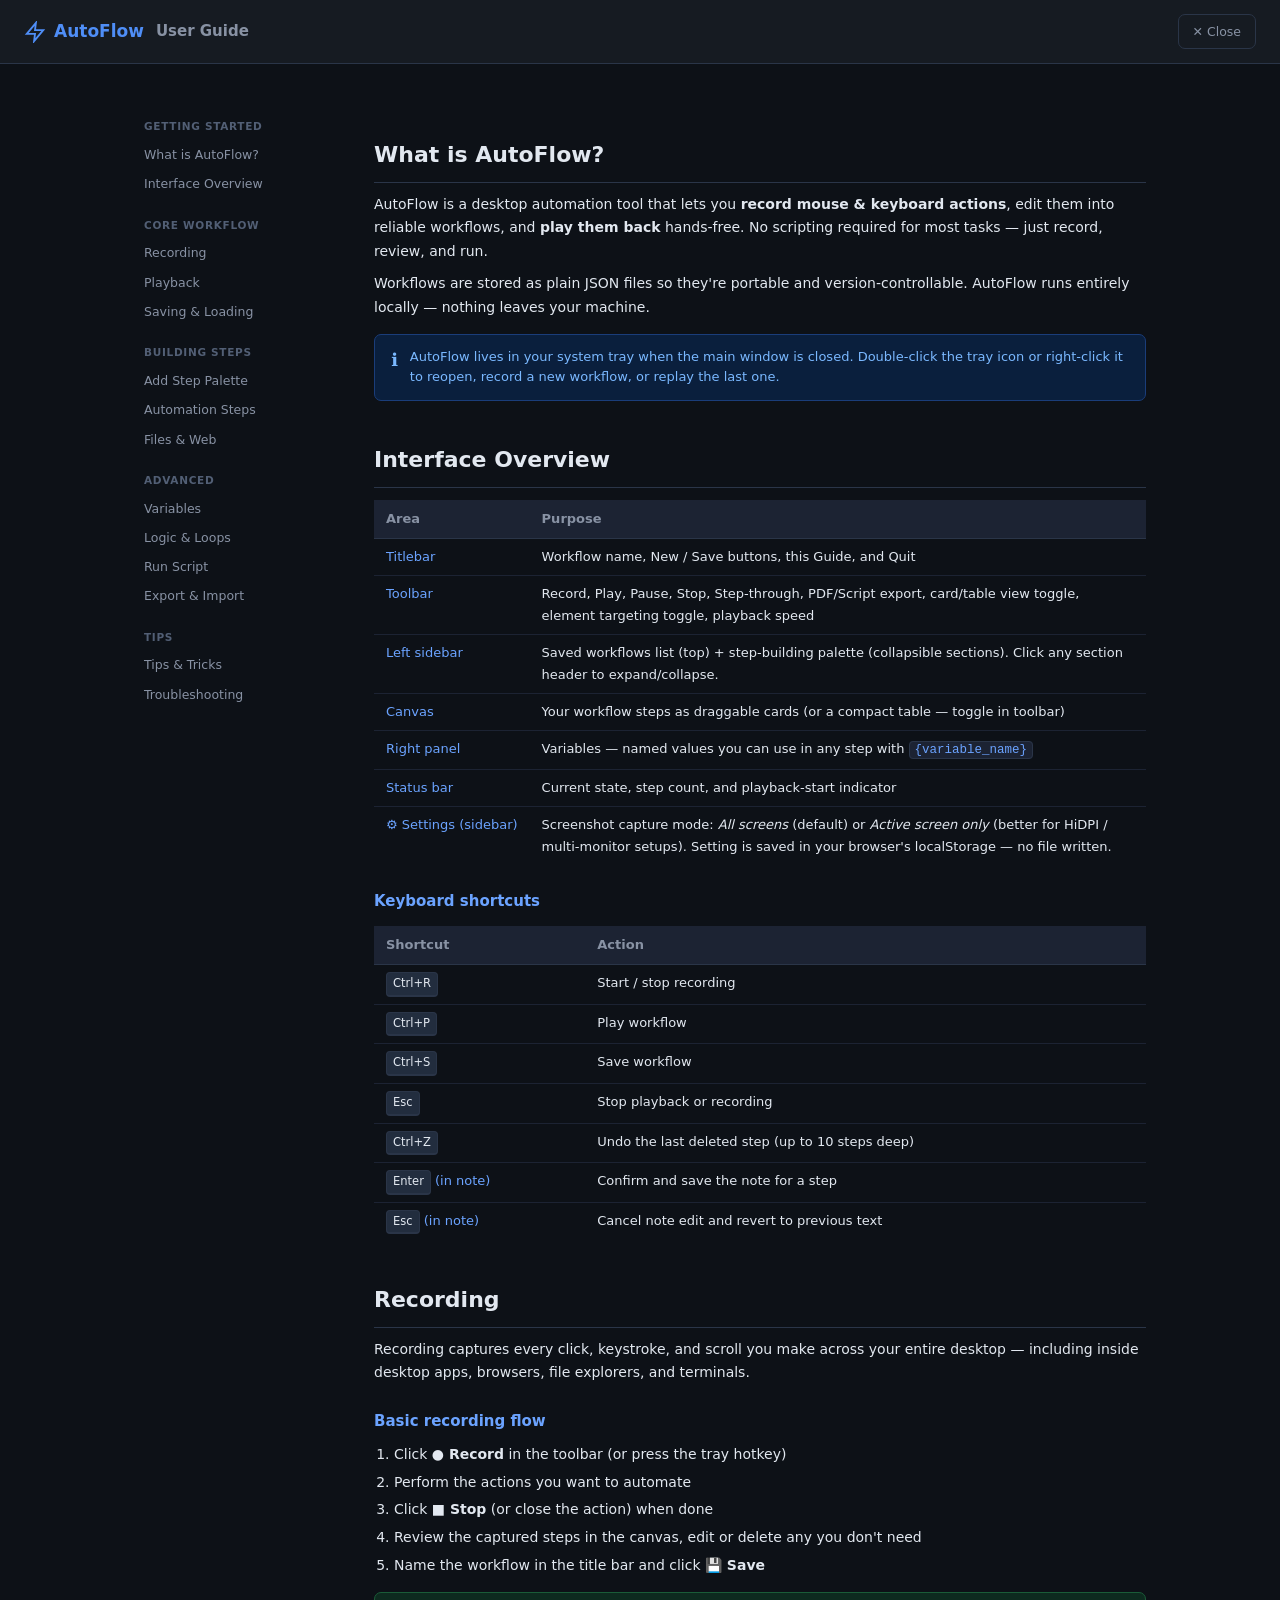
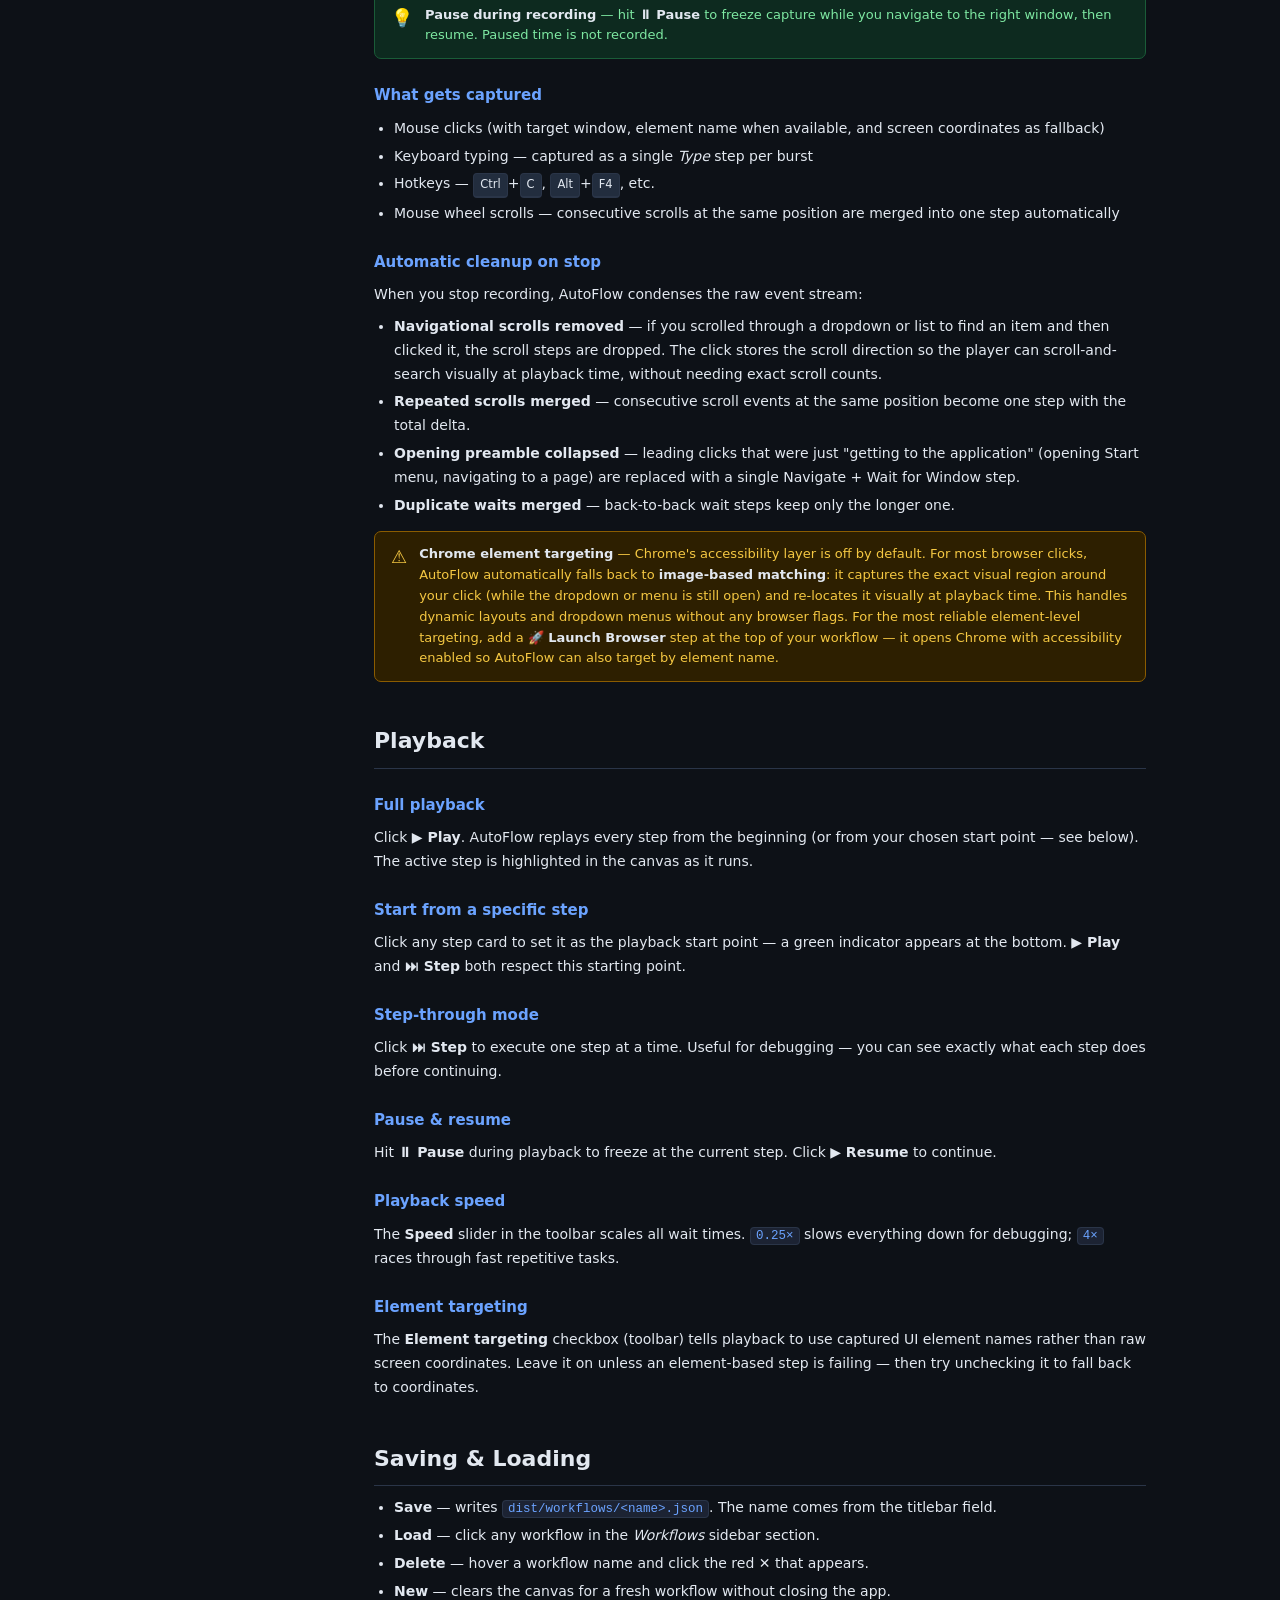
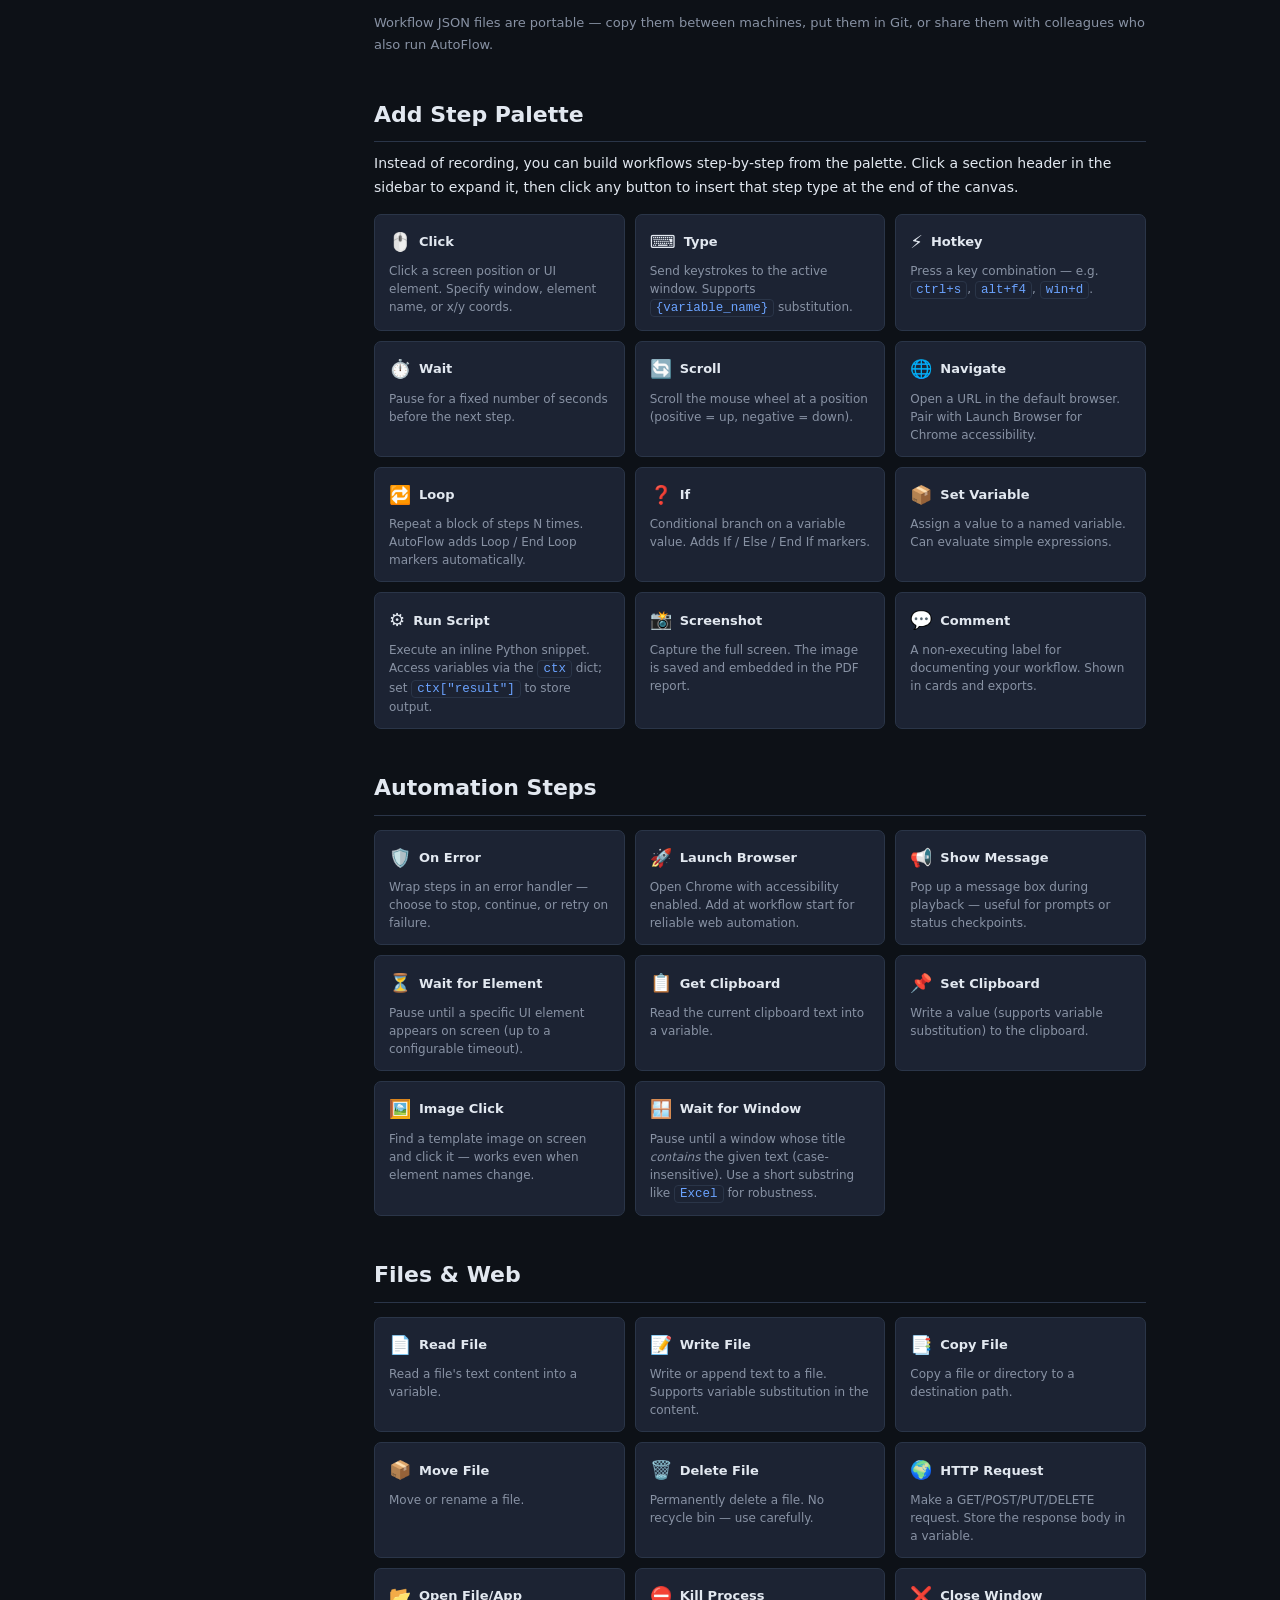
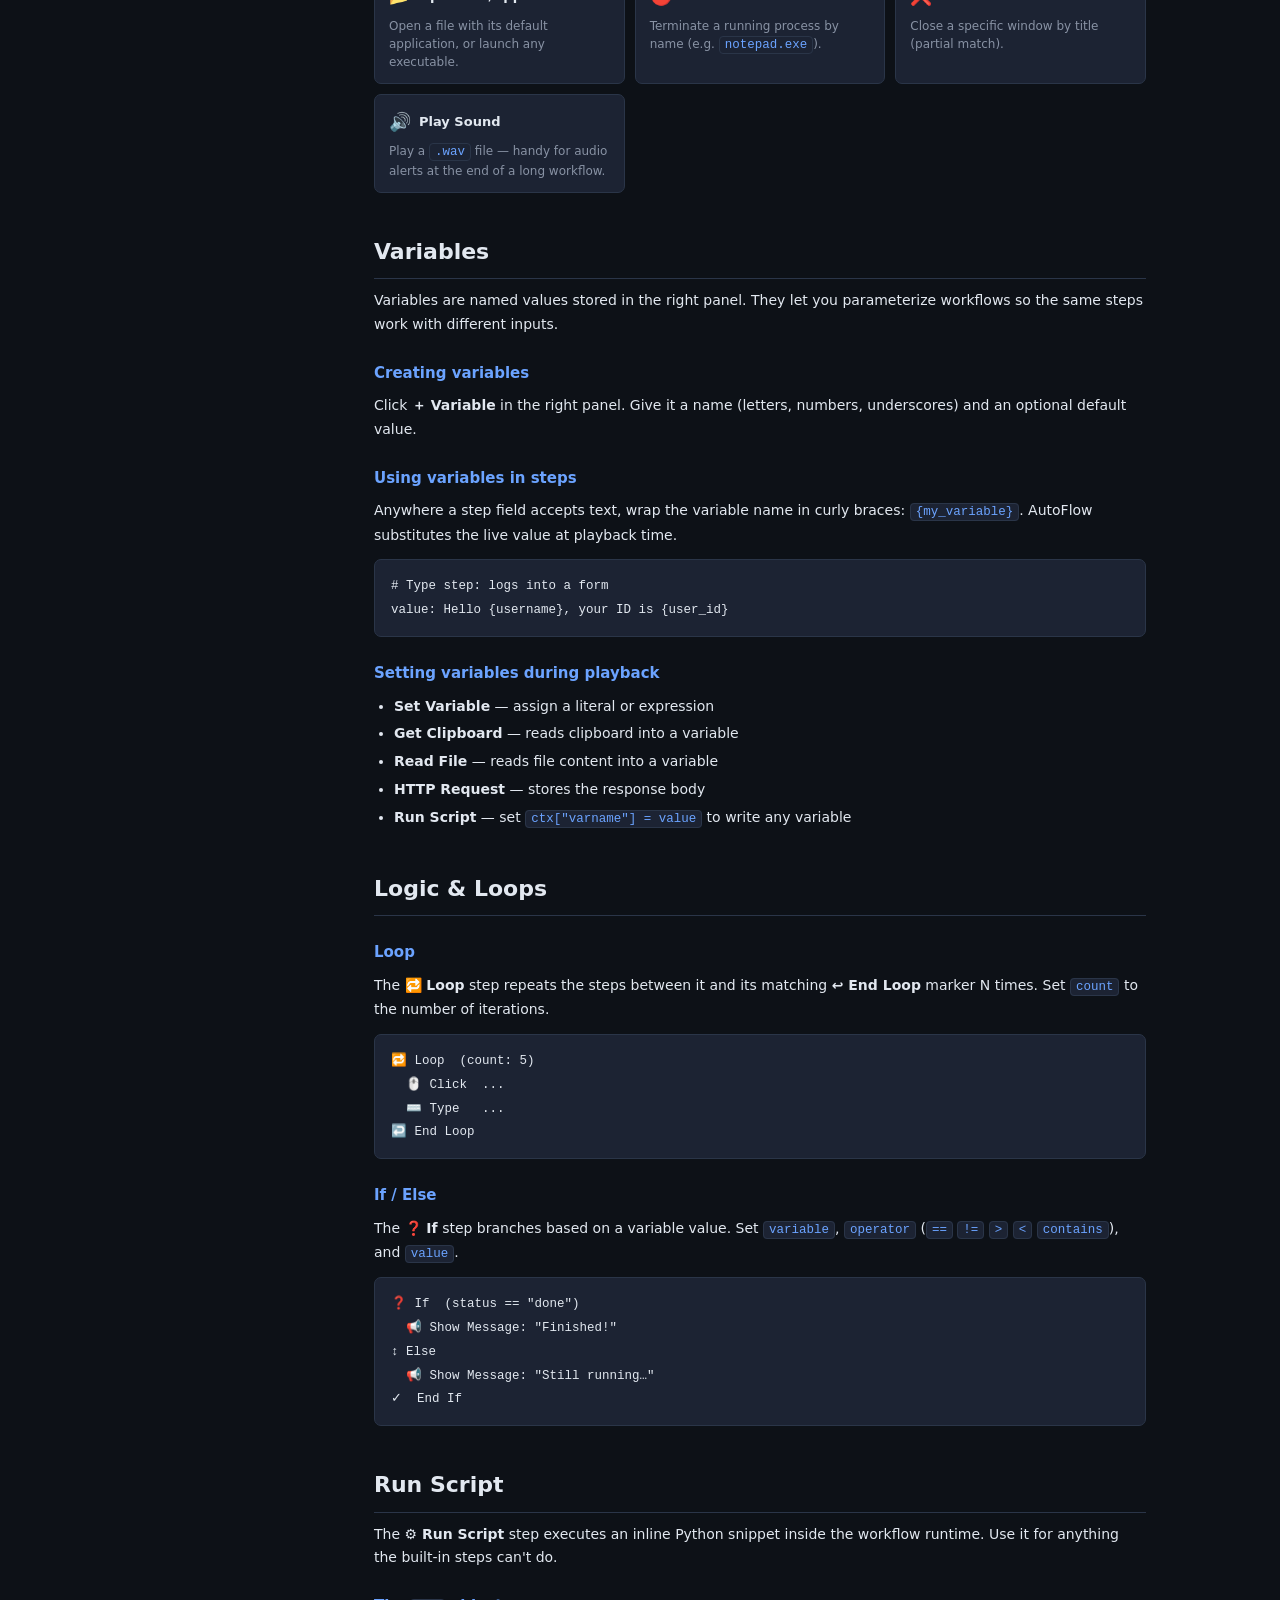
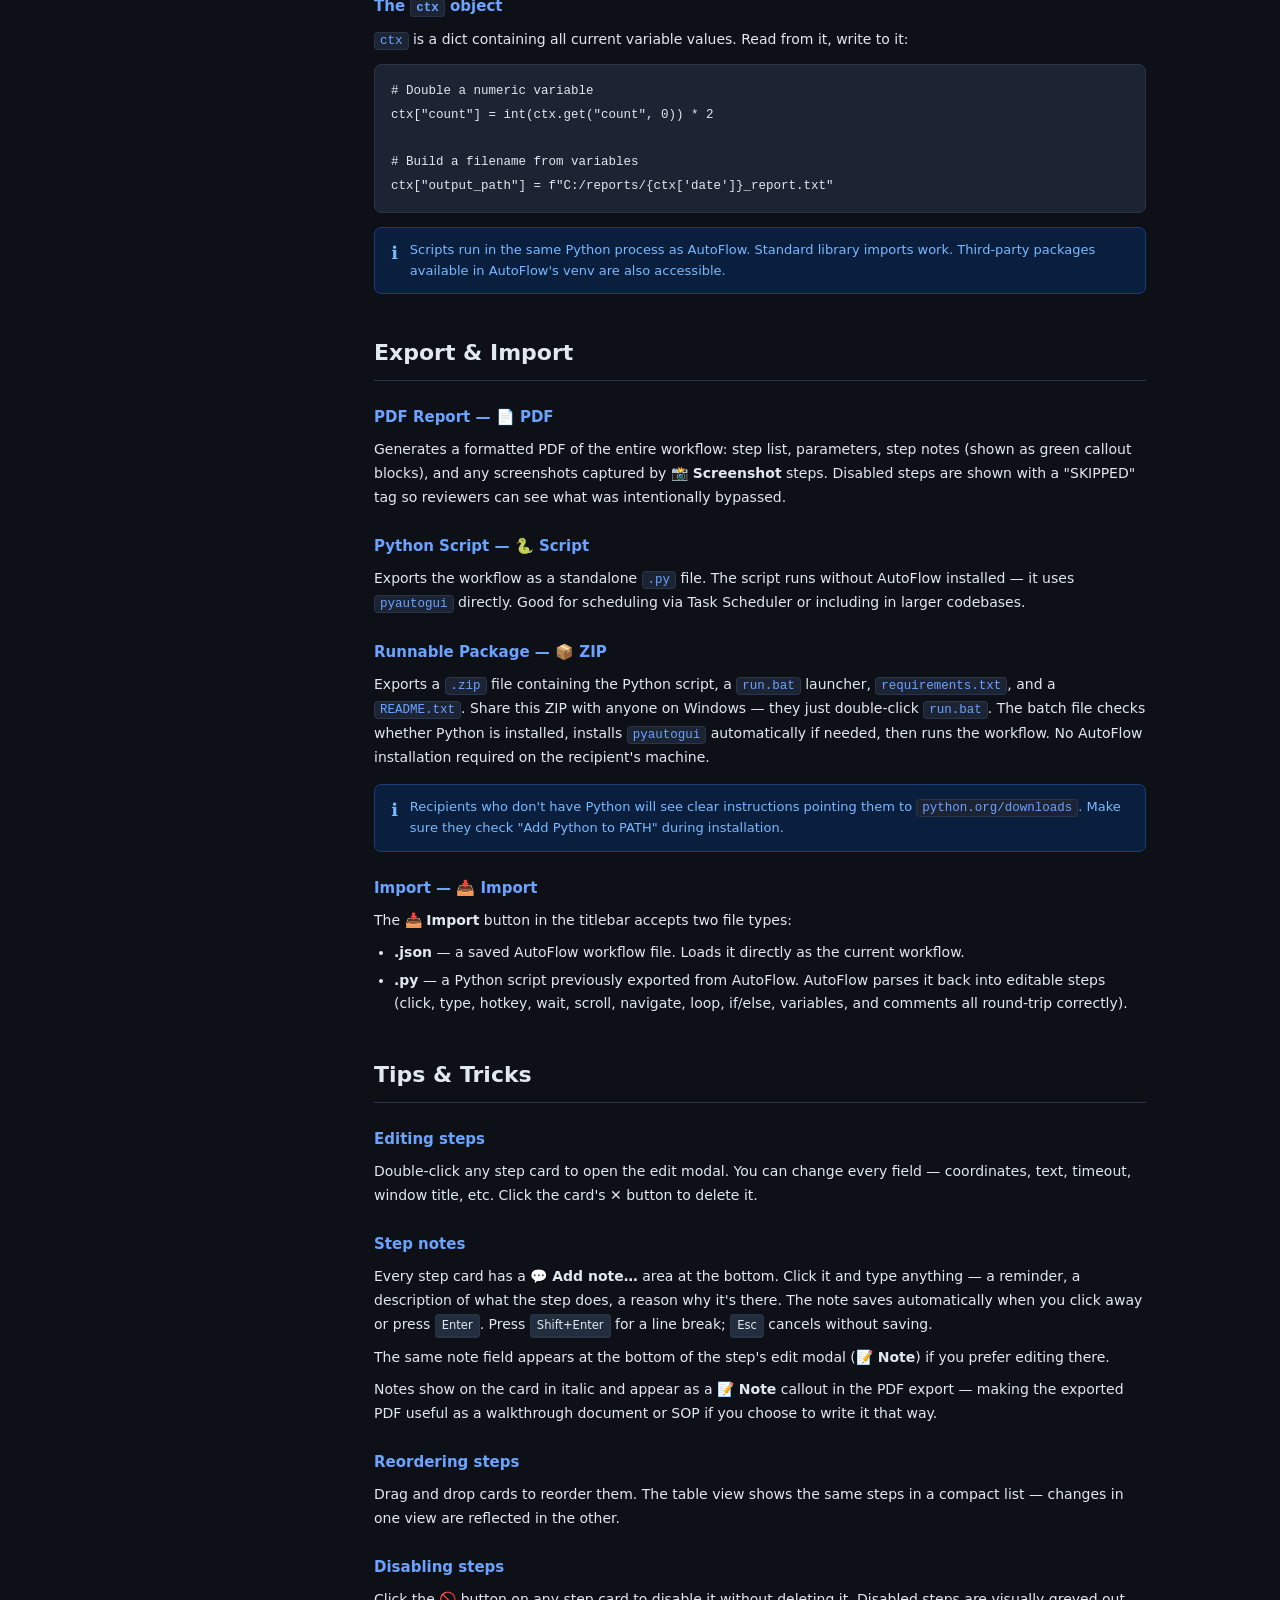
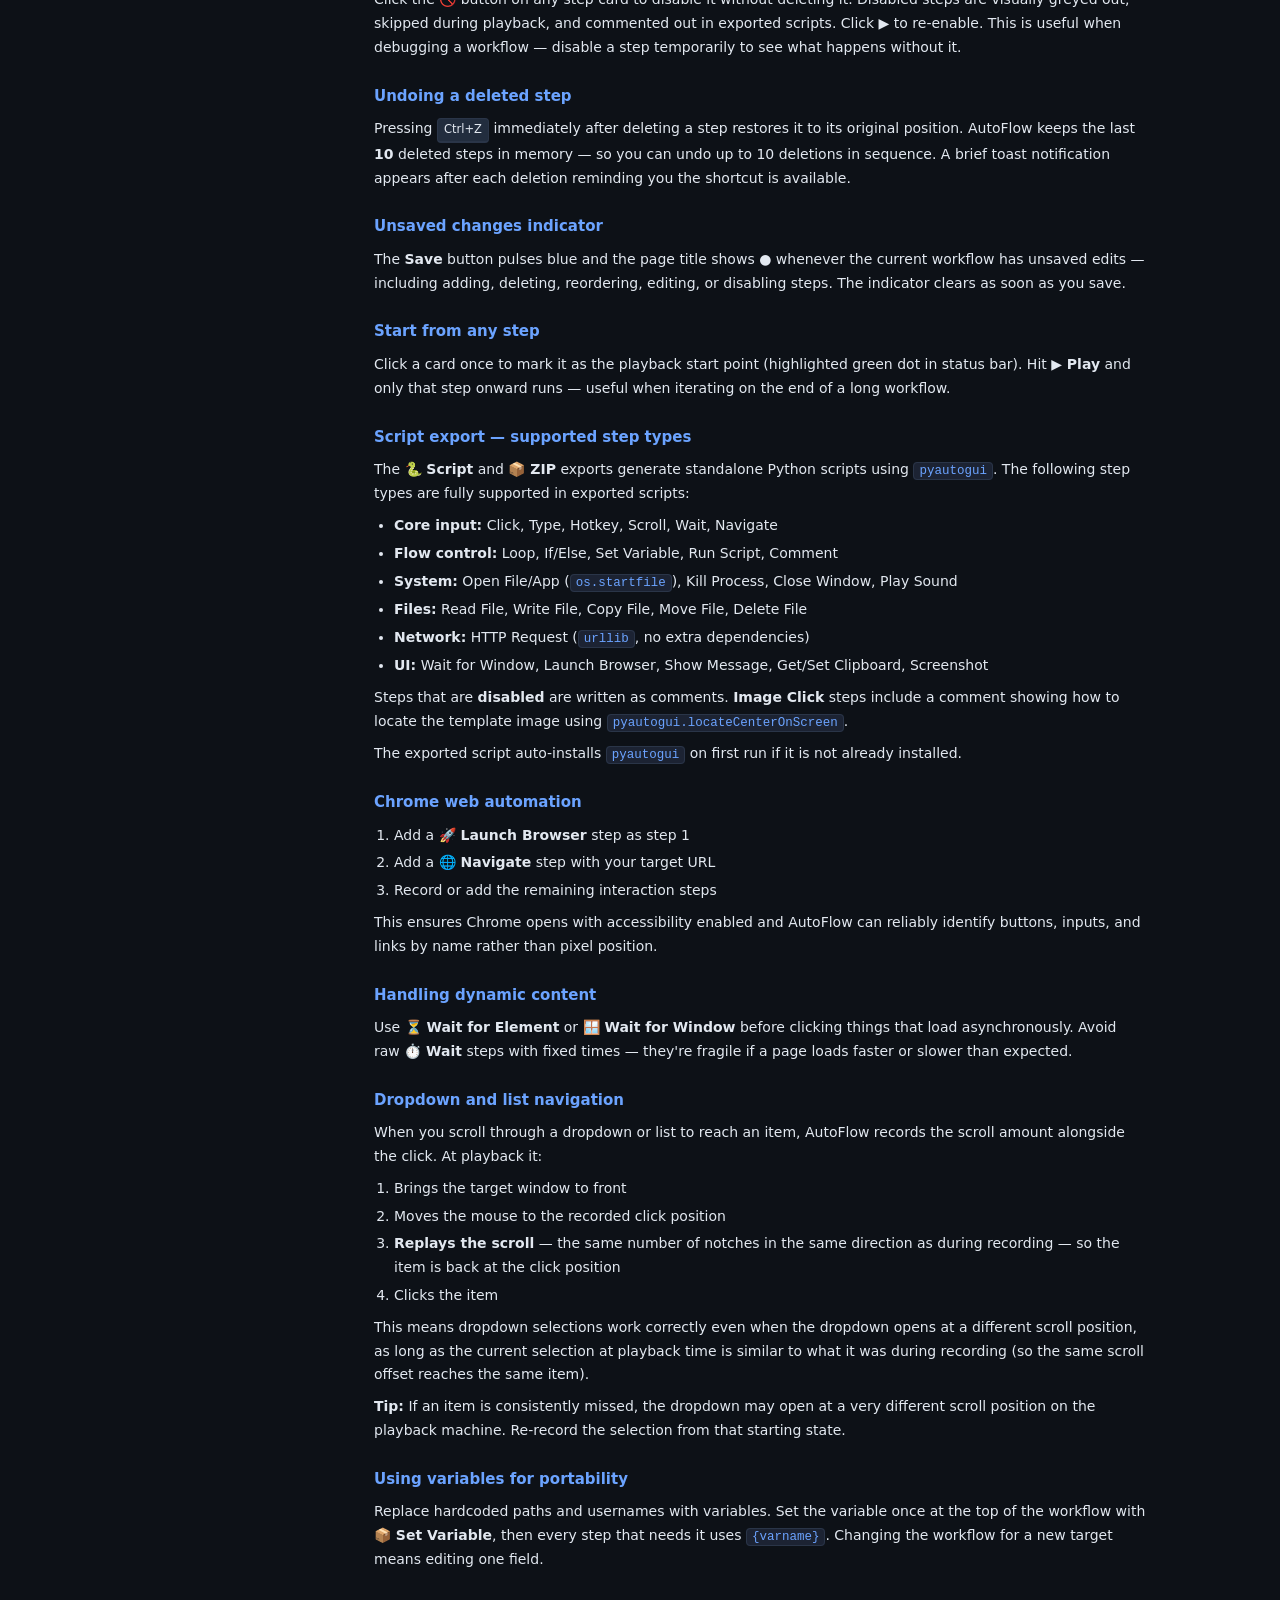
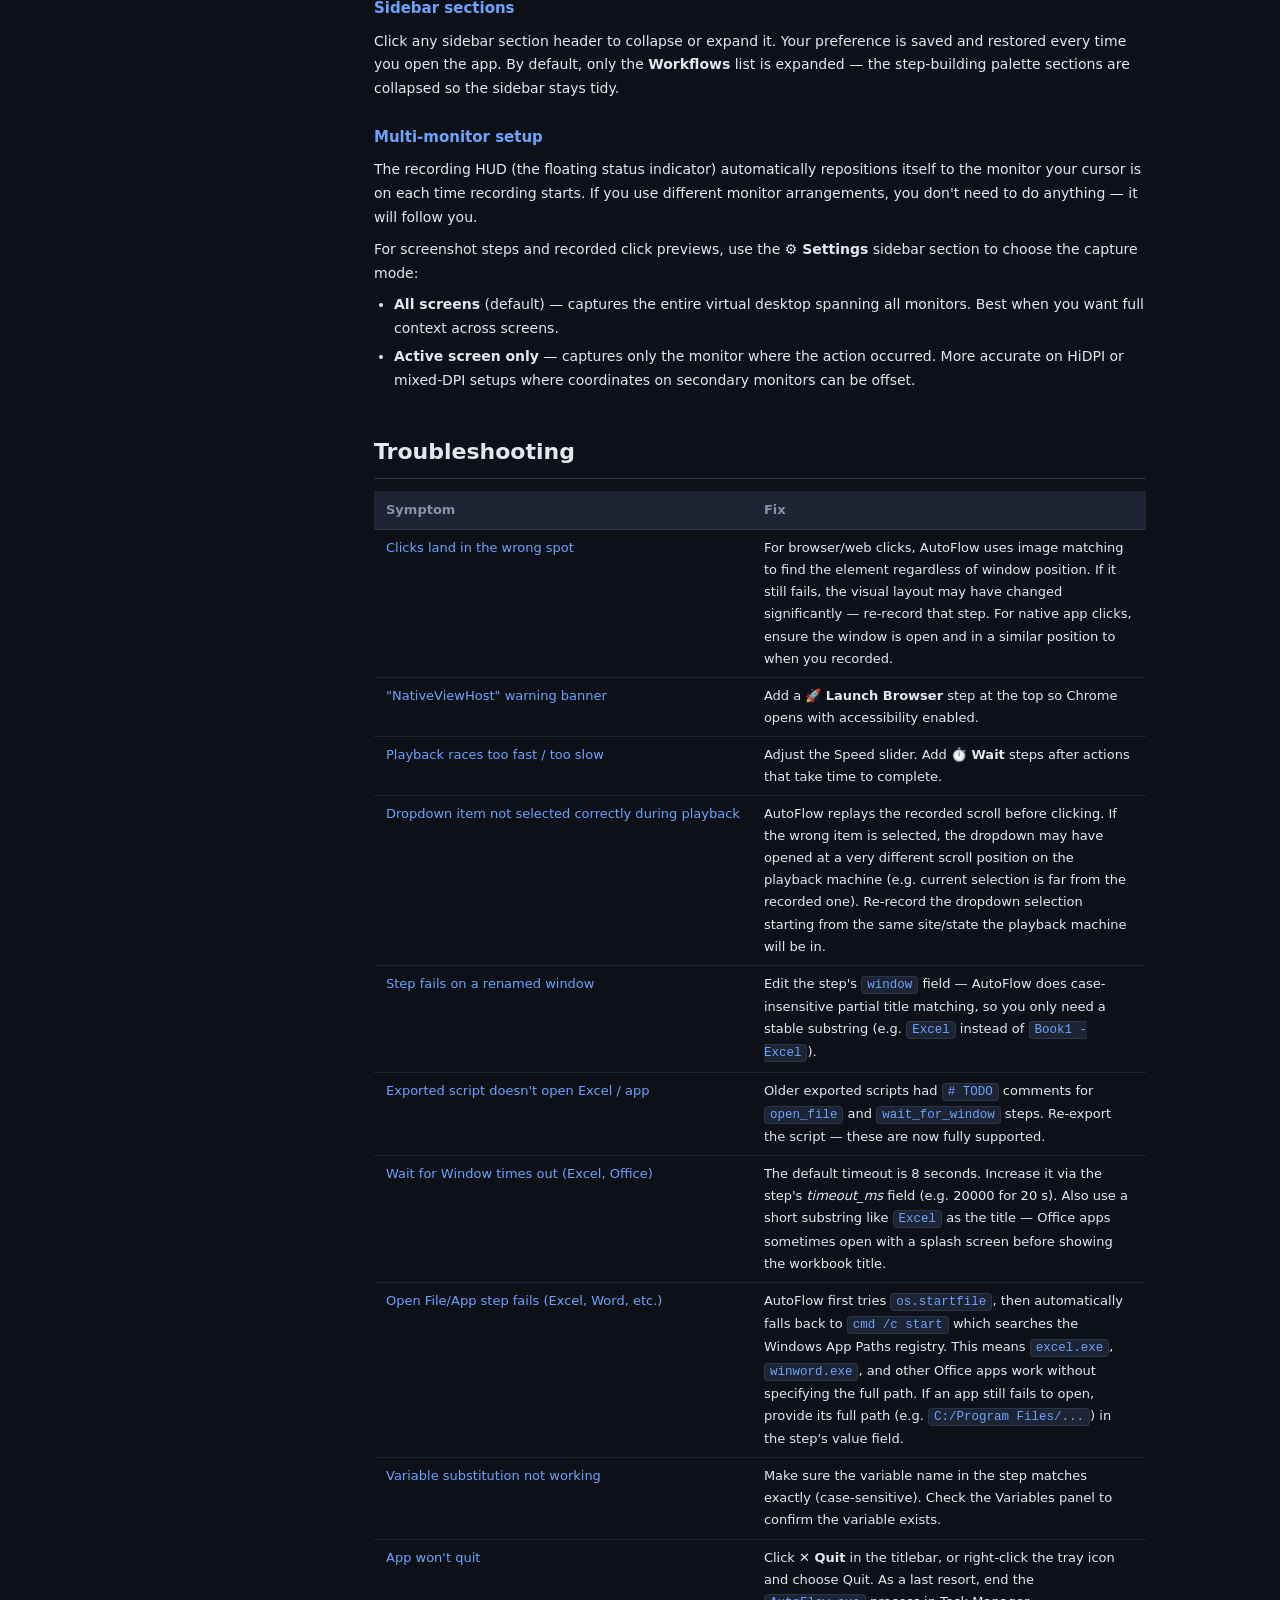
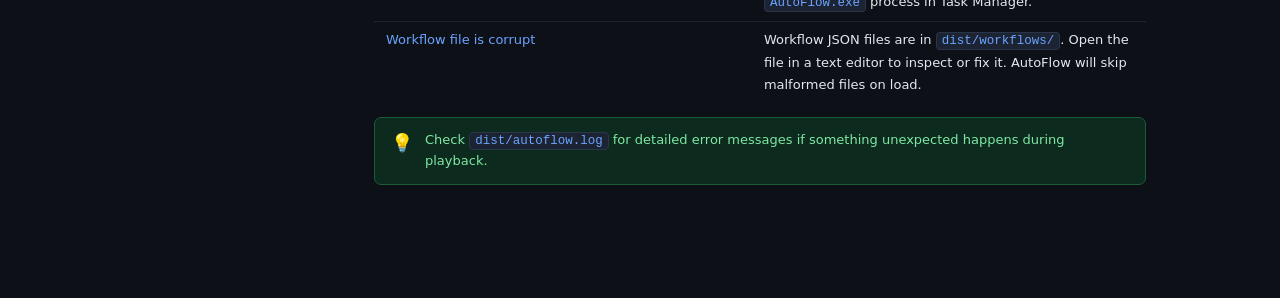
==== static/guide.html @ 2970125a "Add static/guide.html" ====
<!DOCTYPE html>
<html lang="en">
<head>
  <meta charset="UTF-8">
  <meta name="viewport" content="width=device-width,initial-scale=1">
  <title>AutoFlow — User Guide</title>
  <style>
    :root {
      --bg:#0d1117; --surface:#161b22; --surface2:#1c2333; --surface3:#222d3e;
      --border:#2a3548; --accent:#4f8ef7; --accent-h:#6ba3ff;
      --success:#3ec97a; --warn:#e0a050; --danger:#e05252; --purple:#a78bfa;
      --text:#e2e8f0; --text-dim:#8892a4; --text-muted:#525f75;
      --radius:7px; --max-w:820px;
    }
    *{box-sizing:border-box;margin:0;padding:0}
    html,body{background:var(--bg);color:var(--text);font-family:-apple-system,"Segoe UI",system-ui,sans-serif;font-size:14px;line-height:1.7}
    body{padding:0 0 60px}

    /* ── Top bar */
    .top-bar{
      background:var(--surface);border-bottom:1px solid var(--border);
      padding:14px 24px;display:flex;align-items:center;gap:12px;
      position:sticky;top:0;z-index:10;
    }
    .top-bar .logo{font-size:17px;font-weight:700;color:var(--accent);display:flex;align-items:center;gap:8px}
    .top-bar .logo svg{width:22px;height:22px}
    .top-bar h1{font-size:15px;font-weight:600;color:var(--text-dim)}
    .top-bar .back{
      margin-left:auto;padding:6px 14px;background:transparent;
      border:1px solid var(--border);border-radius:var(--radius);
      color:var(--text-dim);font-size:12.5px;cursor:pointer;text-decoration:none;
    }
    .top-bar .back:hover{background:var(--surface2);color:var(--text)}

    /* ── Layout */
    .wrap{max-width:var(--max-w);margin:0 auto;padding:32px 24px}

    /* ── TOC sidebar (desktop) */
    @media(min-width:960px){
      .page{display:grid;grid-template-columns:200px 1fr;gap:40px;max-width:1060px;margin:0 auto;padding:32px 24px}
      .wrap{padding:0;max-width:none}
      nav.toc{position:sticky;top:72px;align-self:start;height:calc(100vh - 90px);overflow-y:auto}
      .content{min-width:0}
    }
    @media(max-width:959px){
      nav.toc{display:none}
      .page{max-width:var(--max-w);margin:0 auto;padding:32px 24px}
    }

    /* ── TOC */
    nav.toc ul{list-style:none;padding:0}
    nav.toc li{margin:0}
    nav.toc a{
      display:block;padding:4px 10px;border-radius:5px;
      font-size:12.5px;color:var(--text-dim);text-decoration:none;
      transition:background .1s,color .1s;
    }
    nav.toc a:hover{background:var(--surface2);color:var(--text)}
    nav.toc .toc-section{font-size:10.5px;font-weight:700;text-transform:uppercase;letter-spacing:.7px;color:var(--text-muted);padding:14px 10px 4px;margin-top:4px}
    nav.toc a.sub{padding-left:20px;font-size:12px}

    /* ── Typography */
    h2{font-size:22px;font-weight:700;color:var(--text);margin:40px 0 10px;padding-bottom:8px;border-bottom:1px solid var(--border)}
    h3{font-size:15px;font-weight:600;color:var(--accent-h);margin:24px 0 8px}
    h4{font-size:13px;font-weight:600;color:var(--text-dim);margin:16px 0 4px;text-transform:uppercase;letter-spacing:.5px}
    p{margin:8px 0;color:var(--text)}
    p.dim{color:var(--text-dim);font-size:13px}
    ul,ol{padding-left:20px;margin:8px 0}
    li{margin:4px 0;color:var(--text)}
    strong{color:var(--text);font-weight:600}
    code{background:var(--surface2);border:1px solid var(--border);border-radius:4px;padding:1px 5px;font-size:12.5px;font-family:"Consolas","Courier New",monospace;color:var(--accent-h)}
    pre{background:var(--surface2);border:1px solid var(--border);border-radius:var(--radius);padding:14px 16px;overflow-x:auto;margin:12px 0}
    pre code{background:none;border:none;padding:0;font-size:12.5px;color:var(--text)}
    a{color:var(--accent);text-decoration:none}
    a:hover{text-decoration:underline}

    /* ── Callouts */
    .callout{
      display:flex;gap:12px;border-radius:var(--radius);padding:12px 16px;margin:14px 0;
      font-size:13px;line-height:1.6;
    }
    .callout.tip{background:#0d2a1f;border:1px solid #1a5c38;color:#7ee8a2}
    .callout.warn{background:#2d1f00;border:1px solid #8b5c00;color:#f5c842}
    .callout.info{background:#0a1f3d;border:1px solid #1a3d7a;color:#7ab8ff}
    .callout .ci{font-size:18px;flex-shrink:0;line-height:1.4}
    .callout p{color:inherit;margin:0}

    /* ── Step reference cards */
    .step-grid{display:grid;grid-template-columns:repeat(auto-fill,minmax(220px,1fr));gap:10px;margin:14px 0}
    .step-card{
      background:var(--surface2);border:1px solid var(--border);border-radius:var(--radius);
      padding:12px 14px;
    }
    .step-card .sc-hdr{display:flex;align-items:center;gap:8px;margin-bottom:5px}
    .step-card .sc-icon{font-size:18px}
    .step-card .sc-name{font-weight:600;font-size:13px;color:var(--text)}
    .step-card .sc-desc{font-size:12px;color:var(--text-dim);line-height:1.5}

    /* ── Key badges */
    kbd{
      display:inline-block;background:var(--surface3);border:1px solid var(--border);
      border-bottom-width:2px;border-radius:4px;padding:1px 6px;
      font-size:11.5px;font-family:inherit;color:var(--text);
    }

    /* ── Table */
    table{width:100%;border-collapse:collapse;margin:12px 0;font-size:13px}
    th{background:var(--surface2);color:var(--text-dim);font-weight:600;text-align:left;padding:8px 12px;border-bottom:1px solid var(--border)}
    td{padding:7px 12px;border-bottom:1px solid var(--surface2);vertical-align:top}
    tr:last-child td{border-bottom:none}
    td:first-child{color:var(--accent-h);font-weight:500;white-space:nowrap}

    /* ── Screenshot placeholder */
    .hero{
      background:var(--surface);border:1px solid var(--border);border-radius:10px;
      padding:28px;text-align:center;margin:20px 0;color:var(--text-muted);font-size:13px;
    }
    .hero .hi{font-size:48px;margin-bottom:8px}

    /* ── Section anchor offset */
    [id]{scroll-margin-top:72px}
  </style>
</head>
<body>

<!-- Top bar -->
<div class="top-bar">
  <div class="logo">
    <svg viewBox="0 0 24 24" fill="none" stroke="currentColor" stroke-width="2">
      <path d="M13 2L3 14h9l-1 8 10-12h-9l1-8z"/>
    </svg>
    AutoFlow
  </div>
  <h1>User Guide</h1>
  <a class="back" href="/" onclick="window.close();return false;">✕ Close</a>
</div>

<div class="page">

  <!-- TOC -->
  <nav class="toc">
    <ul>
      <li><div class="toc-section">Getting Started</div></li>
      <li><a href="#overview">What is AutoFlow?</a></li>
      <li><a href="#interface">Interface Overview</a></li>
      <li><div class="toc-section">Core Workflow</div></li>
      <li><a href="#recording">Recording</a></li>
      <li><a href="#playback">Playback</a></li>
      <li><a href="#saving">Saving & Loading</a></li>
      <li><div class="toc-section">Building Steps</div></li>
      <li><a href="#add-step">Add Step Palette</a></li>
      <li><a href="#automation">Automation Steps</a></li>
      <li><a href="#filesweb">Files & Web</a></li>
      <li><div class="toc-section">Advanced</div></li>
      <li><a href="#variables">Variables</a></li>
      <li><a href="#logic">Logic &amp; Loops</a></li>
      <li><a href="#scripts">Run Script</a></li>
      <li><a href="#export">Export &amp; Import</a></li>
      <li><div class="toc-section">Tips</div></li>
      <li><a href="#tips">Tips &amp; Tricks</a></li>
      <li><a href="#troubleshooting">Troubleshooting</a></li>
    </ul>
  </nav>

  <!-- Main content -->
  <div class="content">

    <!-- ── Overview ────────────────────────────────────────── -->
    <h2 id="overview">What is AutoFlow?</h2>
    <p>AutoFlow is a desktop automation tool that lets you <strong>record mouse &amp; keyboard actions</strong>, edit them into reliable workflows, and <strong>play them back</strong> hands-free. No scripting required for most tasks — just record, review, and run.</p>
    <p>Workflows are stored as plain JSON files so they're portable and version-controllable. AutoFlow runs entirely locally — nothing leaves your machine.</p>

    <div class="callout info">
      <span class="ci">ℹ️</span>
      <p>AutoFlow lives in your system tray when the main window is closed. Double-click the tray icon or right-click it to reopen, record a new workflow, or replay the last one.</p>
    </div>

    <!-- ── Interface ───────────────────────────────────────── -->
    <h2 id="interface">Interface Overview</h2>
    <table>
      <tr><th>Area</th><th>Purpose</th></tr>
      <tr><td>Titlebar</td><td>Workflow name, New / Save buttons, this Guide, and Quit</td></tr>
      <tr><td>Toolbar</td><td>Record, Play, Pause, Stop, Step-through, PDF/Script export, card/table view toggle, element targeting toggle, playback speed</td></tr>
      <tr><td>Left sidebar</td><td>Saved workflows list (top) + step-building palette (collapsible sections). Click any section header to expand/collapse.</td></tr>
      <tr><td>Canvas</td><td>Your workflow steps as draggable cards (or a compact table — toggle in toolbar)</td></tr>
      <tr><td>Right panel</td><td>Variables — named values you can use in any step with <code>{variable_name}</code></td></tr>
      <tr><td>Status bar</td><td>Current state, step count, and playback-start indicator</td></tr>
      <tr><td>&#9881;&#65039; Settings (sidebar)</td><td>Screenshot capture mode: <em>All screens</em> (default) or <em>Active screen only</em> (better for HiDPI / multi-monitor setups). Setting is saved in your browser&#39;s localStorage — no file written.</td></tr>
    </table>

    <h3>Keyboard shortcuts</h3>
    <table>
      <tr><th>Shortcut</th><th>Action</th></tr>
      <tr><td><kbd>Ctrl+R</kbd></td><td>Start / stop recording</td></tr>
      <tr><td><kbd>Ctrl+P</kbd></td><td>Play workflow</td></tr>
      <tr><td><kbd>Ctrl+S</kbd></td><td>Save workflow</td></tr>
      <tr><td><kbd>Esc</kbd></td><td>Stop playback or recording</td></tr>
      <tr><td><kbd>Ctrl+Z</kbd></td><td>Undo the last deleted step (up to 10 steps deep)</td></tr>
      <tr><td><kbd>Enter</kbd> (in note)</td><td>Confirm and save the note for a step</td></tr>
      <tr><td><kbd>Esc</kbd> (in note)</td><td>Cancel note edit and revert to previous text</td></tr>
    </table>

    <!-- ── Recording ──────────────────────────────────────── -->
    <h2 id="recording">Recording</h2>
    <p>Recording captures every click, keystroke, and scroll you make across your entire desktop — including inside desktop apps, browsers, file explorers, and terminals.</p>

    <h3>Basic recording flow</h3>
    <ol>
      <li>Click <strong>● Record</strong> in the toolbar (or press the tray hotkey)</li>
      <li>Perform the actions you want to automate</li>
      <li>Click <strong>■ Stop</strong> (or close the action) when done</li>
      <li>Review the captured steps in the canvas, edit or delete any you don't need</li>
      <li>Name the workflow in the title bar and click <strong>💾 Save</strong></li>
    </ol>

    <div class="callout tip">
      <span class="ci">💡</span>
      <p><strong>Pause during recording</strong> — hit <strong>⏸ Pause</strong> to freeze capture while you navigate to the right window, then resume. Paused time is not recorded.</p>
    </div>

    <h3>What gets captured</h3>
    <ul>
      <li>Mouse clicks (with target window, element name when available, and screen coordinates as fallback)</li>
      <li>Keyboard typing — captured as a single <em>Type</em> step per burst</li>
      <li>Hotkeys — <kbd>Ctrl</kbd>+<kbd>C</kbd>, <kbd>Alt</kbd>+<kbd>F4</kbd>, etc.</li>
      <li>Mouse wheel scrolls — consecutive scrolls at the same position are merged into one step automatically</li>
    </ul>

    <h3>Automatic cleanup on stop</h3>
    <p>When you stop recording, AutoFlow condenses the raw event stream:</p>
    <ul>
      <li><strong>Navigational scrolls removed</strong> — if you scrolled through a dropdown or list to find an item and then clicked it, the scroll steps are dropped. The click stores the scroll direction so the player can scroll-and-search visually at playback time, without needing exact scroll counts.</li>
      <li><strong>Repeated scrolls merged</strong> — consecutive scroll events at the same position become one step with the total delta.</li>
      <li><strong>Opening preamble collapsed</strong> — leading clicks that were just "getting to the application" (opening Start menu, navigating to a page) are replaced with a single Navigate + Wait for Window step.</li>
      <li><strong>Duplicate waits merged</strong> — back-to-back wait steps keep only the longer one.</li>
    </ul>

    <div class="callout warn">
      <span class="ci">⚠️</span>
      <p><strong>Chrome element targeting</strong> — Chrome's accessibility layer is off by default. For most browser clicks, AutoFlow automatically falls back to <strong>image-based matching</strong>: it captures the exact visual region around your click (while the dropdown or menu is still open) and re-locates it visually at playback time. This handles dynamic layouts and dropdown menus without any browser flags. For the most reliable element-level targeting, add a <strong>🚀 Launch Browser</strong> step at the top of your workflow — it opens Chrome with accessibility enabled so AutoFlow can also target by element name.</p>
    </div>

    <!-- ── Playback ────────────────────────────────────────── -->
    <h2 id="playback">Playback</h2>

    <h3>Full playback</h3>
    <p>Click <strong>▶ Play</strong>. AutoFlow replays every step from the beginning (or from your chosen start point — see below). The active step is highlighted in the canvas as it runs.</p>

    <h3>Start from a specific step</h3>
    <p>Click any step card to set it as the playback start point — a green indicator appears at the bottom. <strong>▶ Play</strong> and <strong>⏭ Step</strong> both respect this starting point.</p>

    <h3>Step-through mode</h3>
    <p>Click <strong>⏭ Step</strong> to execute one step at a time. Useful for debugging — you can see exactly what each step does before continuing.</p>

    <h3>Pause &amp; resume</h3>
    <p>Hit <strong>⏸ Pause</strong> during playback to freeze at the current step. Click <strong>▶ Resume</strong> to continue.</p>

    <h3>Playback speed</h3>
    <p>The <strong>Speed</strong> slider in the toolbar scales all wait times. <code>0.25×</code> slows everything down for debugging; <code>4×</code> races through fast repetitive tasks.</p>

    <h3>Element targeting</h3>
    <p>The <strong>Element targeting</strong> checkbox (toolbar) tells playback to use captured UI element names rather than raw screen coordinates. Leave it on unless an element-based step is failing — then try unchecking it to fall back to coordinates.</p>

    <!-- ── Saving ──────────────────────────────────────────── -->
    <h2 id="saving">Saving &amp; Loading</h2>
    <ul>
      <li><strong>Save</strong> — writes <code>dist/workflows/&lt;name&gt;.json</code>. The name comes from the titlebar field.</li>
      <li><strong>Load</strong> — click any workflow in the <em>Workflows</em> sidebar section.</li>
      <li><strong>Delete</strong> — hover a workflow name and click the red ✕ that appears.</li>
      <li><strong>New</strong> — clears the canvas for a fresh workflow without closing the app.</li>
    </ul>
    <p class="dim">Workflow JSON files are portable — copy them between machines, put them in Git, or share them with colleagues who also run AutoFlow.</p>

    <!-- ── Add Step ────────────────────────────────────────── -->
    <h2 id="add-step">Add Step Palette</h2>
    <p>Instead of recording, you can build workflows step-by-step from the palette. Click a section header in the sidebar to expand it, then click any button to insert that step type at the end of the canvas.</p>

    <div class="step-grid">
      <div class="step-card"><div class="sc-hdr"><span class="sc-icon">🖱️</span><span class="sc-name">Click</span></div><div class="sc-desc">Click a screen position or UI element. Specify window, element name, or x/y coords.</div></div>
      <div class="step-card"><div class="sc-hdr"><span class="sc-icon">⌨️</span><span class="sc-name">Type</span></div><div class="sc-desc">Send keystrokes to the active window. Supports <code>{variable_name}</code> substitution.</div></div>
      <div class="step-card"><div class="sc-hdr"><span class="sc-icon">⚡</span><span class="sc-name">Hotkey</span></div><div class="sc-desc">Press a key combination — e.g. <code>ctrl+s</code>, <code>alt+f4</code>, <code>win+d</code>.</div></div>
      <div class="step-card"><div class="sc-hdr"><span class="sc-icon">⏱️</span><span class="sc-name">Wait</span></div><div class="sc-desc">Pause for a fixed number of seconds before the next step.</div></div>
      <div class="step-card"><div class="sc-hdr"><span class="sc-icon">🔄</span><span class="sc-name">Scroll</span></div><div class="sc-desc">Scroll the mouse wheel at a position (positive = up, negative = down).</div></div>
      <div class="step-card"><div class="sc-hdr"><span class="sc-icon">🌐</span><span class="sc-name">Navigate</span></div><div class="sc-desc">Open a URL in the default browser. Pair with Launch Browser for Chrome accessibility.</div></div>
      <div class="step-card"><div class="sc-hdr"><span class="sc-icon">🔁</span><span class="sc-name">Loop</span></div><div class="sc-desc">Repeat a block of steps N times. AutoFlow adds Loop / End Loop markers automatically.</div></div>
      <div class="step-card"><div class="sc-hdr"><span class="sc-icon">❓</span><span class="sc-name">If</span></div><div class="sc-desc">Conditional branch on a variable value. Adds If / Else / End If markers.</div></div>
      <div class="step-card"><div class="sc-hdr"><span class="sc-icon">📦</span><span class="sc-name">Set Variable</span></div><div class="sc-desc">Assign a value to a named variable. Can evaluate simple expressions.</div></div>
      <div class="step-card"><div class="sc-hdr"><span class="sc-icon">⚙️</span><span class="sc-name">Run Script</span></div><div class="sc-desc">Execute an inline Python snippet. Access variables via the <code>ctx</code> dict; set <code>ctx["result"]</code> to store output.</div></div>
      <div class="step-card"><div class="sc-hdr"><span class="sc-icon">📸</span><span class="sc-name">Screenshot</span></div><div class="sc-desc">Capture the full screen. The image is saved and embedded in the PDF report.</div></div>
      <div class="step-card"><div class="sc-hdr"><span class="sc-icon">💬</span><span class="sc-name">Comment</span></div><div class="sc-desc">A non-executing label for documenting your workflow. Shown in cards and exports.</div></div>
    </div>

    <!-- ── Automation ─────────────────────────────────────── -->
    <h2 id="automation">Automation Steps</h2>

    <div class="step-grid">
      <div class="step-card"><div class="sc-hdr"><span class="sc-icon">🛡️</span><span class="sc-name">On Error</span></div><div class="sc-desc">Wrap steps in an error handler — choose to stop, continue, or retry on failure.</div></div>
      <div class="step-card"><div class="sc-hdr"><span class="sc-icon">🚀</span><span class="sc-name">Launch Browser</span></div><div class="sc-desc">Open Chrome with accessibility enabled. Add at workflow start for reliable web automation.</div></div>
      <div class="step-card"><div class="sc-hdr"><span class="sc-icon">📢</span><span class="sc-name">Show Message</span></div><div class="sc-desc">Pop up a message box during playback — useful for prompts or status checkpoints.</div></div>
      <div class="step-card"><div class="sc-hdr"><span class="sc-icon">⏳</span><span class="sc-name">Wait for Element</span></div><div class="sc-desc">Pause until a specific UI element appears on screen (up to a configurable timeout).</div></div>
      <div class="step-card"><div class="sc-hdr"><span class="sc-icon">📋</span><span class="sc-name">Get Clipboard</span></div><div class="sc-desc">Read the current clipboard text into a variable.</div></div>
      <div class="step-card"><div class="sc-hdr"><span class="sc-icon">📌</span><span class="sc-name">Set Clipboard</span></div><div class="sc-desc">Write a value (supports variable substitution) to the clipboard.</div></div>
      <div class="step-card"><div class="sc-hdr"><span class="sc-icon">🖼️</span><span class="sc-name">Image Click</span></div><div class="sc-desc">Find a template image on screen and click it — works even when element names change.</div></div>
      <div class="step-card"><div class="sc-hdr"><span class="sc-icon">🪟</span><span class="sc-name">Wait for Window</span></div><div class="sc-desc">Pause until a window whose title <em>contains</em> the given text (case-insensitive). Use a short substring like <code>Excel</code> for robustness.</div></div>
    </div>

    <!-- ── Files & Web ────────────────────────────────────── -->
    <h2 id="filesweb">Files &amp; Web</h2>

    <div class="step-grid">
      <div class="step-card"><div class="sc-hdr"><span class="sc-icon">📄</span><span class="sc-name">Read File</span></div><div class="sc-desc">Read a file's text content into a variable.</div></div>
      <div class="step-card"><div class="sc-hdr"><span class="sc-icon">📝</span><span class="sc-name">Write File</span></div><div class="sc-desc">Write or append text to a file. Supports variable substitution in the content.</div></div>
      <div class="step-card"><div class="sc-hdr"><span class="sc-icon">📑</span><span class="sc-name">Copy File</span></div><div class="sc-desc">Copy a file or directory to a destination path.</div></div>
      <div class="step-card"><div class="sc-hdr"><span class="sc-icon">📦</span><span class="sc-name">Move File</span></div><div class="sc-desc">Move or rename a file.</div></div>
      <div class="step-card"><div class="sc-hdr"><span class="sc-icon">🗑️</span><span class="sc-name">Delete File</span></div><div class="sc-desc">Permanently delete a file. No recycle bin — use carefully.</div></div>
      <div class="step-card"><div class="sc-hdr"><span class="sc-icon">🌍</span><span class="sc-name">HTTP Request</span></div><div class="sc-desc">Make a GET/POST/PUT/DELETE request. Store the response body in a variable.</div></div>
      <div class="step-card"><div class="sc-hdr"><span class="sc-icon">📂</span><span class="sc-name">Open File/App</span></div><div class="sc-desc">Open a file with its default application, or launch any executable.</div></div>
      <div class="step-card"><div class="sc-hdr"><span class="sc-icon">⛔</span><span class="sc-name">Kill Process</span></div><div class="sc-desc">Terminate a running process by name (e.g. <code>notepad.exe</code>).</div></div>
      <div class="step-card"><div class="sc-hdr"><span class="sc-icon">❌</span><span class="sc-name">Close Window</span></div><div class="sc-desc">Close a specific window by title (partial match).</div></div>
      <div class="step-card"><div class="sc-hdr"><span class="sc-icon">🔊</span><span class="sc-name">Play Sound</span></div><div class="sc-desc">Play a <code>.wav</code> file — handy for audio alerts at the end of a long workflow.</div></div>
    </div>

    <!-- ── Variables ─────────────────────────────────────── -->
    <h2 id="variables">Variables</h2>
    <p>Variables are named values stored in the right panel. They let you parameterize workflows so the same steps work with different inputs.</p>

    <h3>Creating variables</h3>
    <p>Click <strong>＋ Variable</strong> in the right panel. Give it a name (letters, numbers, underscores) and an optional default value.</p>

    <h3>Using variables in steps</h3>
    <p>Anywhere a step field accepts text, wrap the variable name in curly braces: <code>{my_variable}</code>. AutoFlow substitutes the live value at playback time.</p>

    <pre><code># Type step: logs into a form
value: Hello {username}, your ID is {user_id}</code></pre>

    <h3>Setting variables during playback</h3>
    <ul>
      <li><strong>Set Variable</strong> — assign a literal or expression</li>
      <li><strong>Get Clipboard</strong> — reads clipboard into a variable</li>
      <li><strong>Read File</strong> — reads file content into a variable</li>
      <li><strong>HTTP Request</strong> — stores the response body</li>
      <li><strong>Run Script</strong> — set <code>ctx["varname"] = value</code> to write any variable</li>
    </ul>

    <!-- ── Logic & Loops ──────────────────────────────────── -->
    <h2 id="logic">Logic &amp; Loops</h2>

    <h3>Loop</h3>
    <p>The <strong>🔁 Loop</strong> step repeats the steps between it and its matching <strong>↩️ End Loop</strong> marker N times. Set <code>count</code> to the number of iterations.</p>

    <pre><code>🔁 Loop  (count: 5)
  🖱️ Click  ...
  ⌨️ Type   ...
↩️ End Loop</code></pre>

    <h3>If / Else</h3>
    <p>The <strong>❓ If</strong> step branches based on a variable value. Set <code>variable</code>, <code>operator</code> (<code>==</code> <code>!=</code> <code>&gt;</code> <code>&lt;</code> <code>contains</code>), and <code>value</code>.</p>

    <pre><code>❓ If  (status == "done")
  📢 Show Message: "Finished!"
↕️ Else
  📢 Show Message: "Still running…"
✓  End If</code></pre>

    <!-- ── Run Script ─────────────────────────────────────── -->
    <h2 id="scripts">Run Script</h2>
    <p>The <strong>⚙️ Run Script</strong> step executes an inline Python snippet inside the workflow runtime. Use it for anything the built-in steps can't do.</p>

    <h3>The <code>ctx</code> object</h3>
    <p><code>ctx</code> is a dict containing all current variable values. Read from it, write to it:</p>
    <pre><code># Double a numeric variable
ctx["count"] = int(ctx.get("count", 0)) * 2

# Build a filename from variables
ctx["output_path"] = f"C:/reports/{ctx['date']}_report.txt"</code></pre>

    <div class="callout info">
      <span class="ci">ℹ️</span>
      <p>Scripts run in the same Python process as AutoFlow. Standard library imports work. Third-party packages available in AutoFlow's venv are also accessible.</p>
    </div>

    <!-- ── Export ─────────────────────────────────────────── -->
    <h2 id="export">Export &amp; Import</h2>

    <h3>PDF Report — 📄 PDF</h3>
    <p>Generates a formatted PDF of the entire workflow: step list, parameters, step notes (shown as green callout blocks), and any screenshots captured by <strong>📸 Screenshot</strong> steps. Disabled steps are shown with a "SKIPPED" tag so reviewers can see what was intentionally bypassed.</p>

    <h3>Python Script — 🐍 Script</h3>
    <p>Exports the workflow as a standalone <code>.py</code> file. The script runs without AutoFlow installed — it uses <code>pyautogui</code> directly. Good for scheduling via Task Scheduler or including in larger codebases.</p>

    <h3>Runnable Package — 📦 ZIP</h3>
    <p>Exports a <code>.zip</code> file containing the Python script, a <code>run.bat</code> launcher, <code>requirements.txt</code>, and a <code>README.txt</code>. Share this ZIP with anyone on Windows — they just double-click <code>run.bat</code>. The batch file checks whether Python is installed, installs <code>pyautogui</code> automatically if needed, then runs the workflow. No AutoFlow installation required on the recipient's machine.</p>
    <div class="callout info">
      <span class="ci">ℹ️</span>
      <p>Recipients who don't have Python will see clear instructions pointing them to <code>python.org/downloads</code>. Make sure they check "Add Python to PATH" during installation.</p>
    </div>

    <h3>Import — 📥 Import</h3>
    <p>The <strong>📥 Import</strong> button in the titlebar accepts two file types:</p>
    <ul>
      <li><strong>.json</strong> — a saved AutoFlow workflow file. Loads it directly as the current workflow.</li>
      <li><strong>.py</strong> — a Python script previously exported from AutoFlow. AutoFlow parses it back into editable steps (click, type, hotkey, wait, scroll, navigate, loop, if/else, variables, and comments all round-trip correctly).</li>
    </ul>

    <!-- ── Tips ──────────────────────────────────────────── -->
    <h2 id="tips">Tips &amp; Tricks</h2>

    <h3>Editing steps</h3>
    <p>Double-click any step card to open the edit modal. You can change every field — coordinates, text, timeout, window title, etc. Click the card's <strong>✕</strong> button to delete it.</p>

    <h3>Step notes</h3>
    <p>Every step card has a <strong>💬 Add note…</strong> area at the bottom. Click it and type anything — a reminder, a description of what the step does, a reason why it's there. The note saves automatically when you click away or press <kbd>Enter</kbd>. Press <kbd>Shift+Enter</kbd> for a line break; <kbd>Esc</kbd> cancels without saving.</p>
    <p>The same note field appears at the bottom of the step's edit modal (<strong>📝 Note</strong>) if you prefer editing there.</p>
    <p>Notes show on the card in italic and appear as a <strong>📝 Note</strong> callout in the PDF export — making the exported PDF useful as a walkthrough document or SOP if you choose to write it that way.</p>

    <h3>Reordering steps</h3>
    <p>Drag and drop cards to reorder them. The table view shows the same steps in a compact list — changes in one view are reflected in the other.</p>

    <h3>Disabling steps</h3>
    <p>Click the <strong>🚫</strong> button on any step card to disable it without deleting it. Disabled steps are visually greyed out, skipped during playback, and commented out in exported scripts. Click <strong>&#9654;</strong> to re-enable. This is useful when debugging a workflow — disable a step temporarily to see what happens without it.</p>

    <h3>Undoing a deleted step</h3>
    <p>Pressing <kbd>Ctrl+Z</kbd> immediately after deleting a step restores it to its original position. AutoFlow keeps the last <strong>10</strong> deleted steps in memory — so you can undo up to 10 deletions in sequence. A brief toast notification appears after each deletion reminding you the shortcut is available.</p>

    <h3>Unsaved changes indicator</h3>
    <p>The <strong>Save</strong> button pulses blue and the page title shows <strong>●</strong> whenever the current workflow has unsaved edits — including adding, deleting, reordering, editing, or disabling steps. The indicator clears as soon as you save.</p>

    <h3>Start from any step</h3>
    <p>Click a card once to mark it as the playback start point (highlighted green dot in status bar). Hit <strong>▶ Play</strong> and only that step onward runs — useful when iterating on the end of a long workflow.</p>

    <h3>Script export — supported step types</h3>
    <p>The <strong>&#128013; Script</strong> and <strong>&#128230; ZIP</strong> exports generate standalone Python scripts using <code>pyautogui</code>. The following step types are fully supported in exported scripts:</p>
    <ul>
      <li><strong>Core input:</strong> Click, Type, Hotkey, Scroll, Wait, Navigate</li>
      <li><strong>Flow control:</strong> Loop, If/Else, Set Variable, Run Script, Comment</li>
      <li><strong>System:</strong> Open File/App (<code>os.startfile</code>), Kill Process, Close Window, Play Sound</li>
      <li><strong>Files:</strong> Read File, Write File, Copy File, Move File, Delete File</li>
      <li><strong>Network:</strong> HTTP Request (<code>urllib</code>, no extra dependencies)</li>
      <li><strong>UI:</strong> Wait for Window, Launch Browser, Show Message, Get/Set Clipboard, Screenshot</li>
    </ul>
    <p>Steps that are <strong>disabled</strong> are written as comments. <strong>Image Click</strong> steps include a comment showing how to locate the template image using <code>pyautogui.locateCenterOnScreen</code>.</p>
    <p>The exported script auto-installs <code>pyautogui</code> on first run if it is not already installed.</p>

    <h3>Chrome web automation</h3>
    <ol>
      <li>Add a <strong>🚀 Launch Browser</strong> step as step 1</li>
      <li>Add a <strong>🌐 Navigate</strong> step with your target URL</li>
      <li>Record or add the remaining interaction steps</li>
    </ol>
    <p>This ensures Chrome opens with accessibility enabled and AutoFlow can reliably identify buttons, inputs, and links by name rather than pixel position.</p>

    <h3>Handling dynamic content</h3>
    <p>Use <strong>⏳ Wait for Element</strong> or <strong>🪟 Wait for Window</strong> before clicking things that load asynchronously. Avoid raw <strong>⏱️ Wait</strong> steps with fixed times — they're fragile if a page loads faster or slower than expected.</p>

    <h3>Dropdown and list navigation</h3>
    <p>When you scroll through a dropdown or list to reach an item, AutoFlow records the scroll amount alongside the click. At playback it:</p>
    <ol>
      <li>Brings the target window to front</li>
      <li>Moves the mouse to the recorded click position</li>
      <li><strong>Replays the scroll</strong> — the same number of notches in the same direction as during recording — so the item is back at the click position</li>
      <li>Clicks the item</li>
    </ol>
    <p>This means dropdown selections work correctly even when the dropdown opens at a different scroll position, as long as the current selection at playback time is similar to what it was during recording (so the same scroll offset reaches the same item).</p>
    <p class="tip-inline"><strong>Tip:</strong> If an item is consistently missed, the dropdown may open at a very different scroll position on the playback machine. Re-record the selection from that starting state.</p>

    <h3>Using variables for portability</h3>
    <p>Replace hardcoded paths and usernames with variables. Set the variable once at the top of the workflow with <strong>📦 Set Variable</strong>, then every step that needs it uses <code>{varname}</code>. Changing the workflow for a new target means editing one field.</p>

    <h3>Sidebar sections</h3>
    <p>Click any sidebar section header to collapse or expand it. Your preference is saved and restored every time you open the app. By default, only the <strong>Workflows</strong> list is expanded — the step-building palette sections are collapsed so the sidebar stays tidy.</p>

    <h3>Multi-monitor setup</h3>
    <p>The recording HUD (the floating status indicator) automatically repositions itself to the monitor your cursor is on each time recording starts. If you use different monitor arrangements, you don&#39;t need to do anything — it will follow you.</p>
    <p>For screenshot steps and recorded click previews, use the <strong>&#9881;&#65039; Settings</strong> sidebar section to choose the capture mode:</p>
    <ul>
      <li><strong>All screens</strong> (default) — captures the entire virtual desktop spanning all monitors. Best when you want full context across screens.</li>
      <li><strong>Active screen only</strong> — captures only the monitor where the action occurred. More accurate on HiDPI or mixed-DPI setups where coordinates on secondary monitors can be offset.</li>
    </ul>

    <!-- ── Troubleshooting ────────────────────────────────── -->
    <h2 id="troubleshooting">Troubleshooting</h2>

    <table>
      <tr><th>Symptom</th><th>Fix</th></tr>
      <tr><td>Clicks land in the wrong spot</td><td>For browser/web clicks, AutoFlow uses image matching to find the element regardless of window position. If it still fails, the visual layout may have changed significantly — re-record that step. For native app clicks, ensure the window is open and in a similar position to when you recorded.</td></tr>
      <tr><td>"NativeViewHost" warning banner</td><td>Add a <strong>🚀 Launch Browser</strong> step at the top so Chrome opens with accessibility enabled.</td></tr>
      <tr><td>Playback races too fast / too slow</td><td>Adjust the Speed slider. Add <strong>⏱️ Wait</strong> steps after actions that take time to complete.</td></tr>
      <tr><td>Dropdown item not selected correctly during playback</td><td>AutoFlow replays the recorded scroll before clicking. If the wrong item is selected, the dropdown may have opened at a very different scroll position on the playback machine (e.g. current selection is far from the recorded one). Re-record the dropdown selection starting from the same site/state the playback machine will be in.</td></tr>
      <tr><td>Step fails on a renamed window</td><td>Edit the step's <code>window</code> field — AutoFlow does case-insensitive partial title matching, so you only need a stable substring (e.g. <code>Excel</code> instead of <code>Book1 - Excel</code>).</td></tr>
      <tr><td>Exported script doesn&#39;t open Excel / app</td><td>Older exported scripts had <code># TODO</code> comments for <code>open_file</code> and <code>wait_for_window</code> steps. Re-export the script — these are now fully supported.</td></tr>
      <tr><td>Wait for Window times out (Excel, Office)</td><td>The default timeout is 8 seconds. Increase it via the step's <em>timeout_ms</em> field (e.g. 20000 for 20 s). Also use a short substring like <code>Excel</code> as the title — Office apps sometimes open with a splash screen before showing the workbook title.</td></tr>
      <tr><td>Open File/App step fails (Excel, Word, etc.)</td><td>AutoFlow first tries <code>os.startfile</code>, then automatically falls back to <code>cmd /c start</code> which searches the Windows App Paths registry. This means <code>excel.exe</code>, <code>winword.exe</code>, and other Office apps work without specifying the full path. If an app still fails to open, provide its full path (e.g. <code>C:/Program Files/...</code>) in the step's value field.</td></tr>
      <tr><td>Variable substitution not working</td><td>Make sure the variable name in the step matches exactly (case-sensitive). Check the Variables panel to confirm the variable exists.</td></tr>
      <tr><td>App won't quit</td><td>Click <strong>✕ Quit</strong> in the titlebar, or right-click the tray icon and choose Quit. As a last resort, end the <code>AutoFlow.exe</code> process in Task Manager.</td></tr>
      <tr><td>Workflow file is corrupt</td><td>Workflow JSON files are in <code>dist/workflows/</code>. Open the file in a text editor to inspect or fix it. AutoFlow will skip malformed files on load.</td></tr>
    </table>

    <div class="callout tip">
      <span class="ci">💡</span>
      <p>Check <code>dist/autoflow.log</code> for detailed error messages if something unexpected happens during playback.</p>
    </div>

  </div><!-- .content -->
</div><!-- .page -->

</body>
</html>
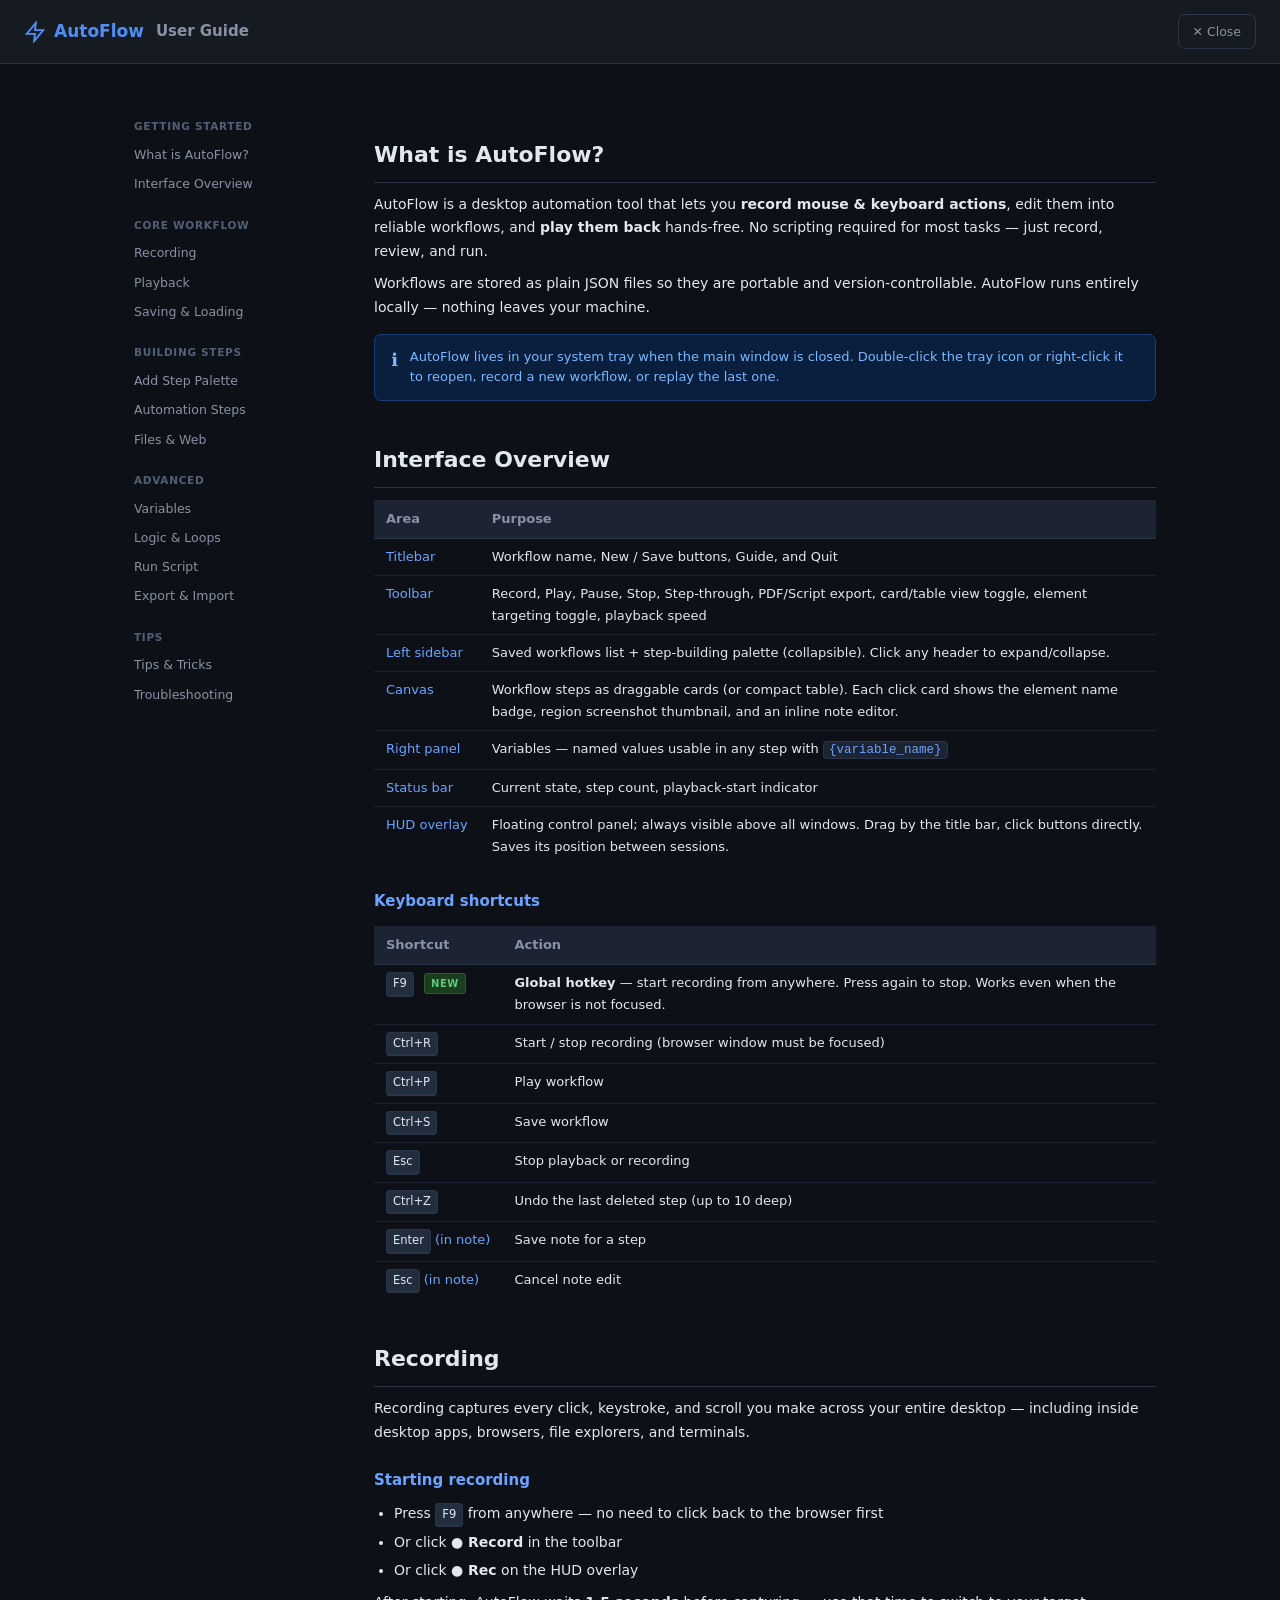
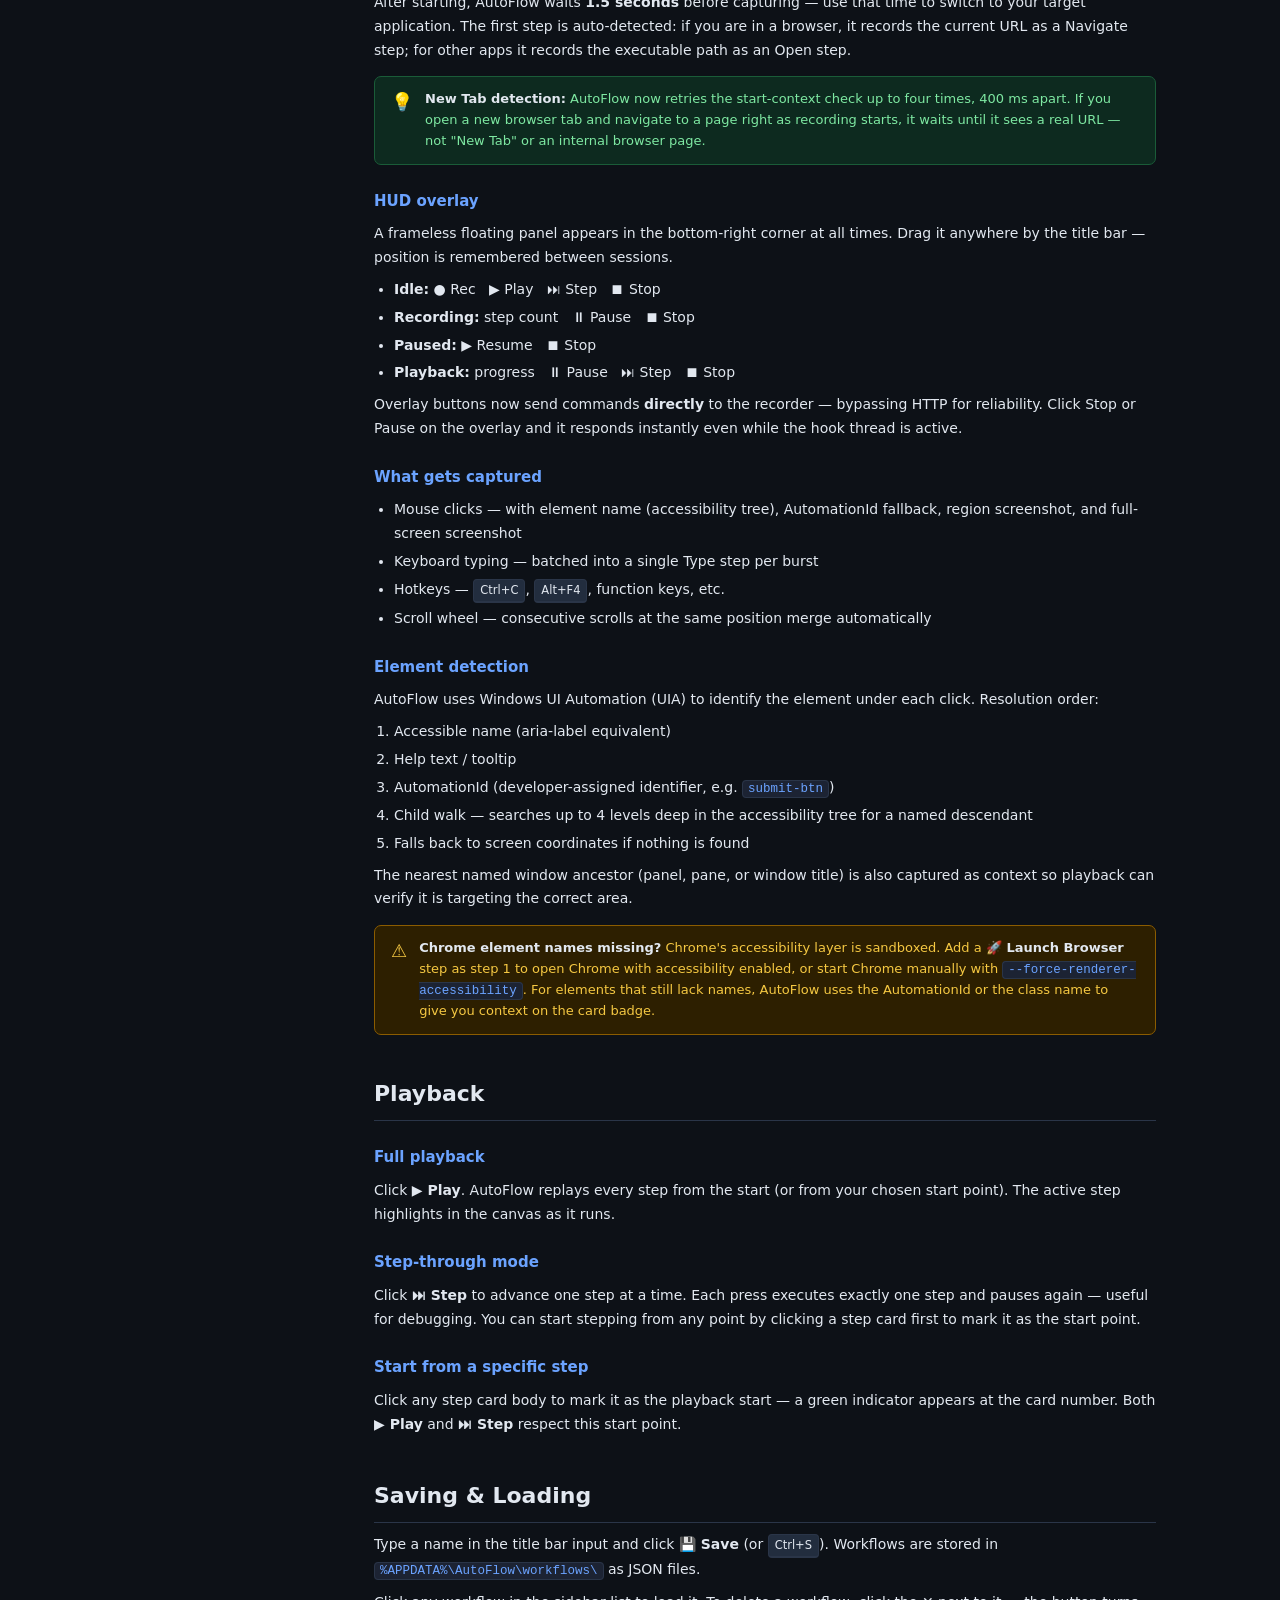
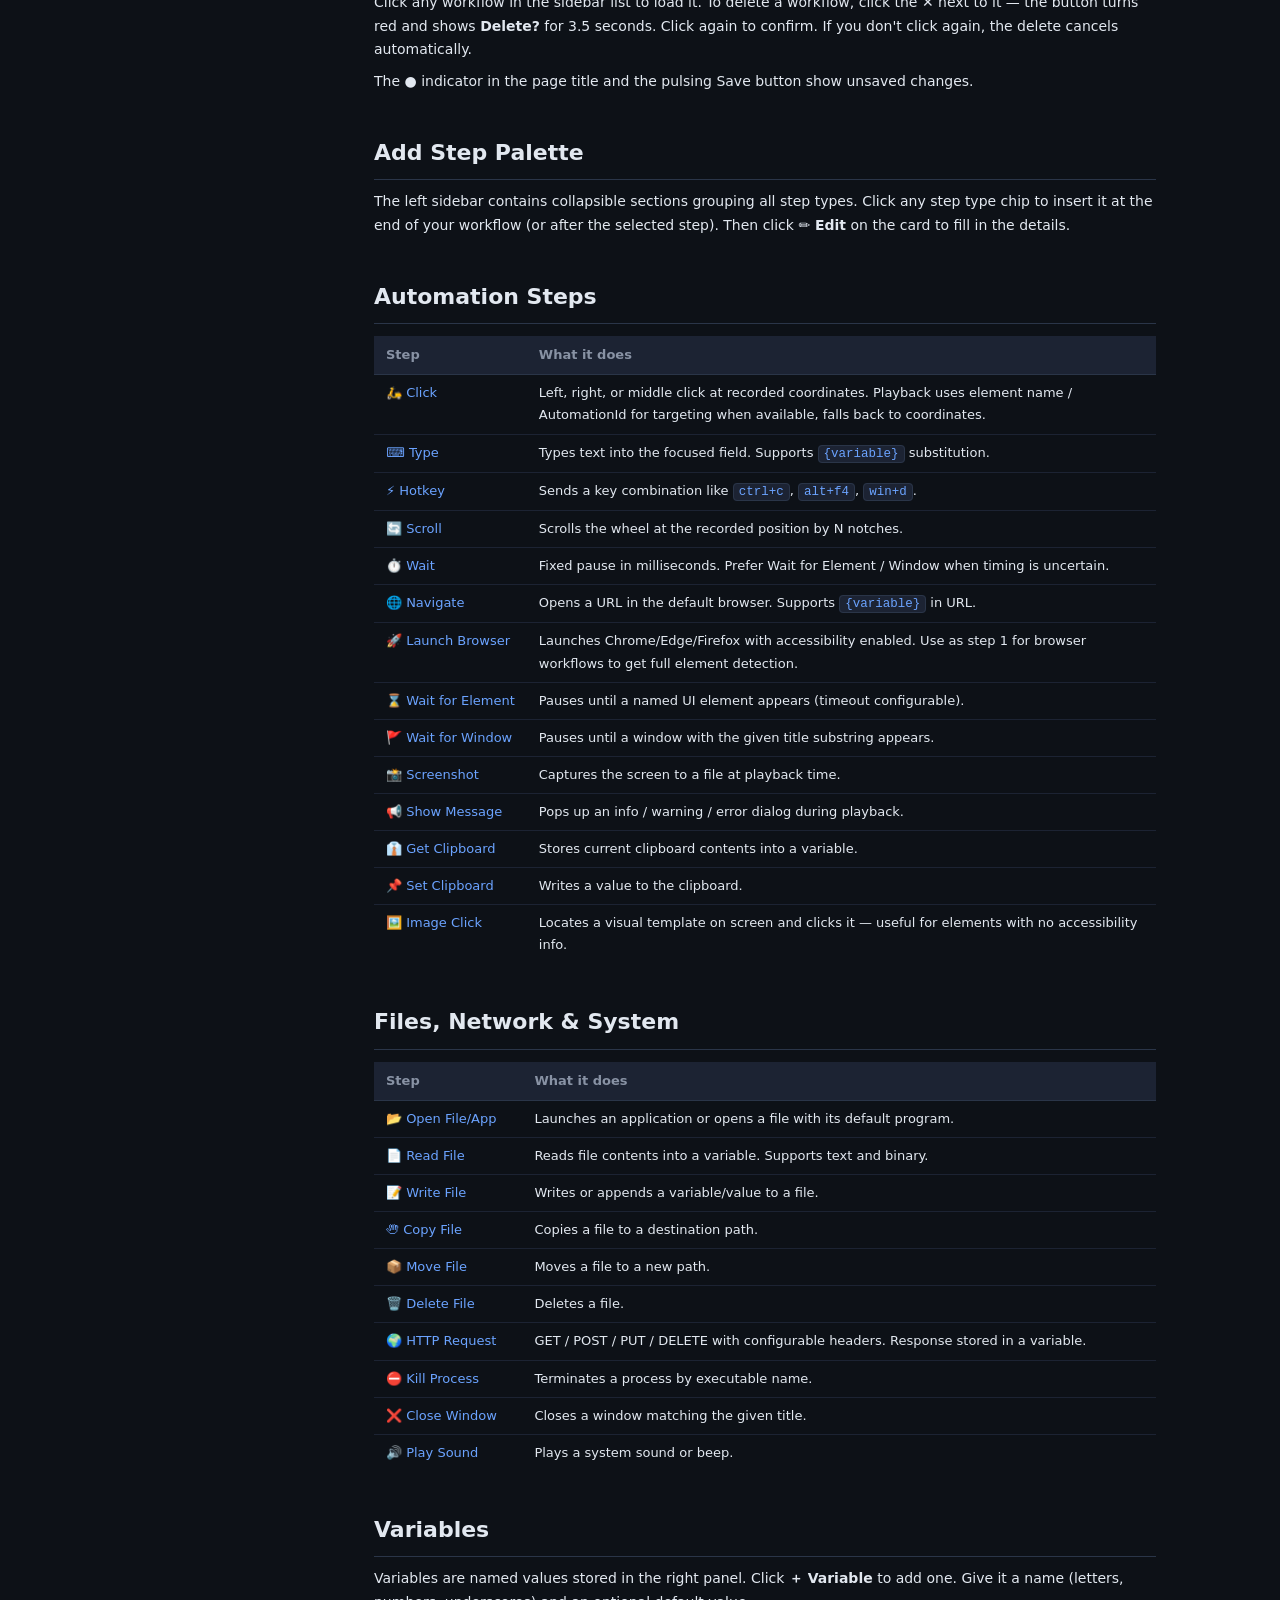
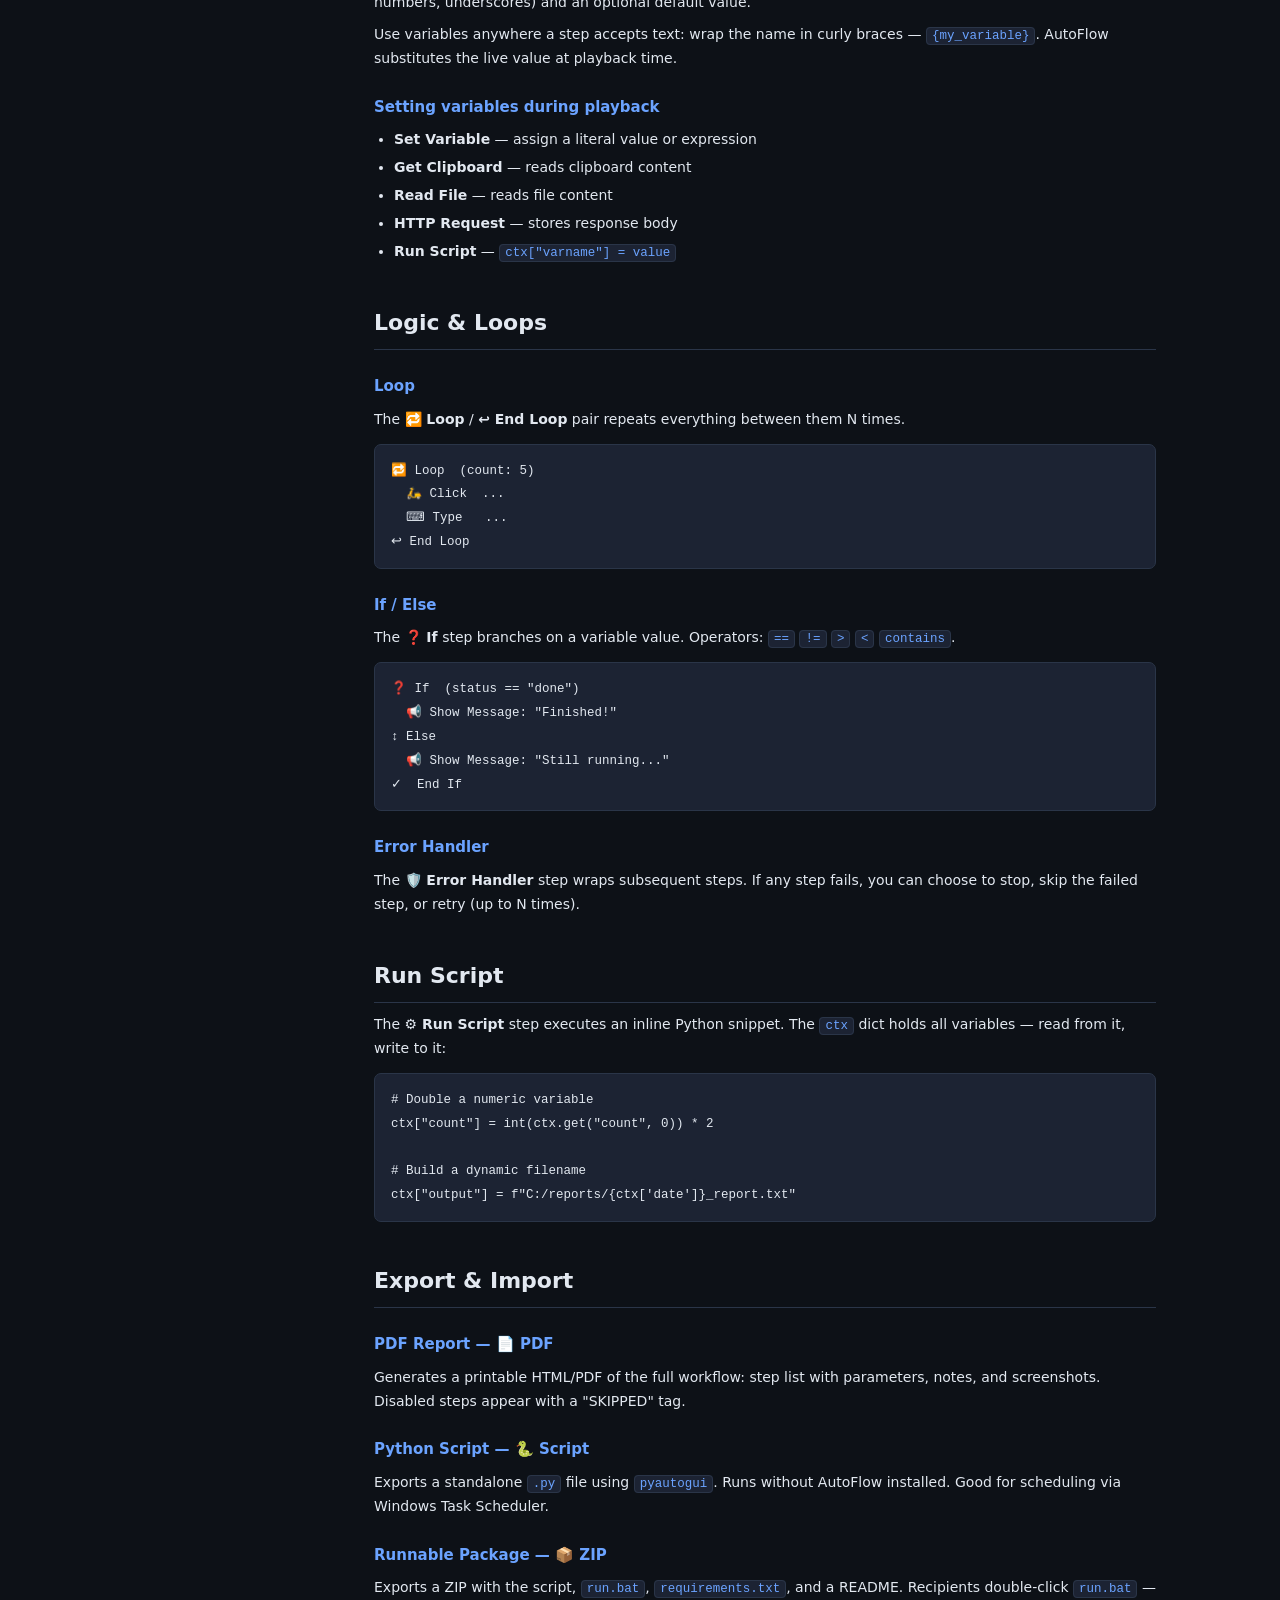
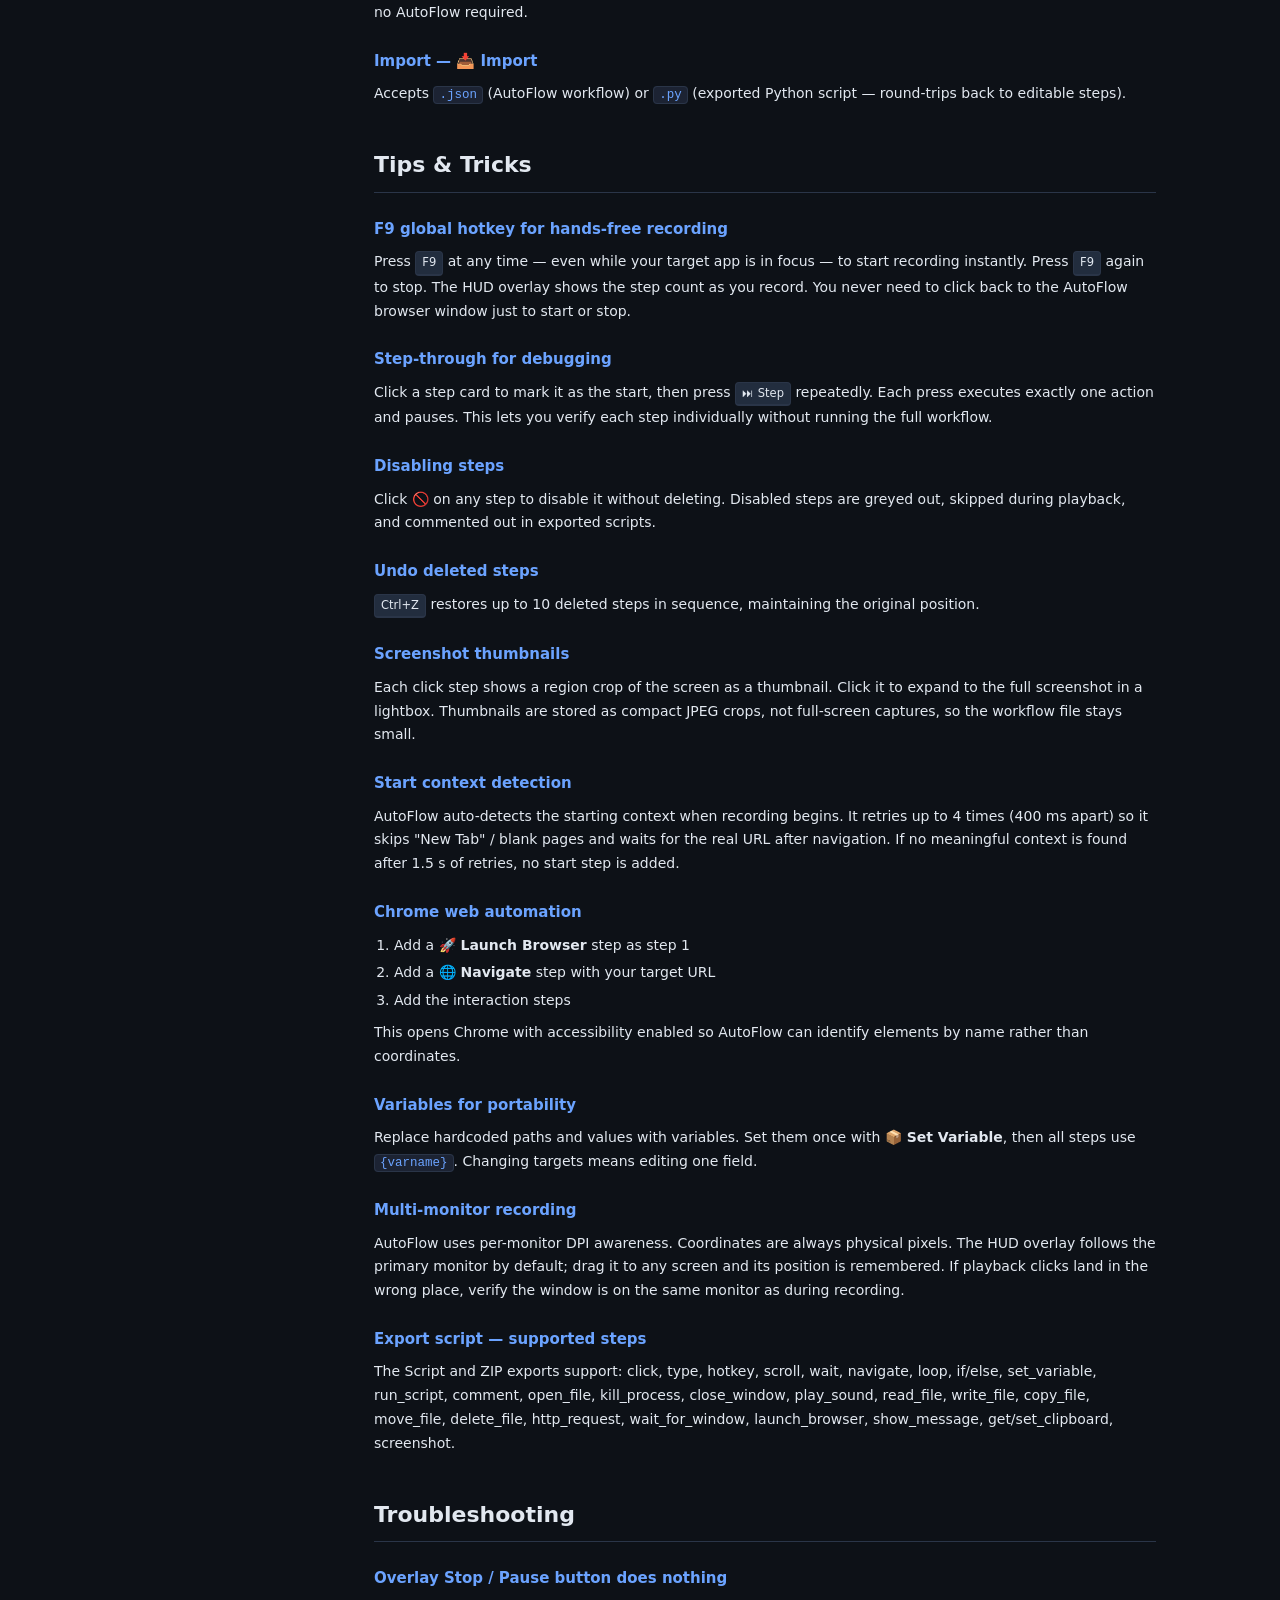
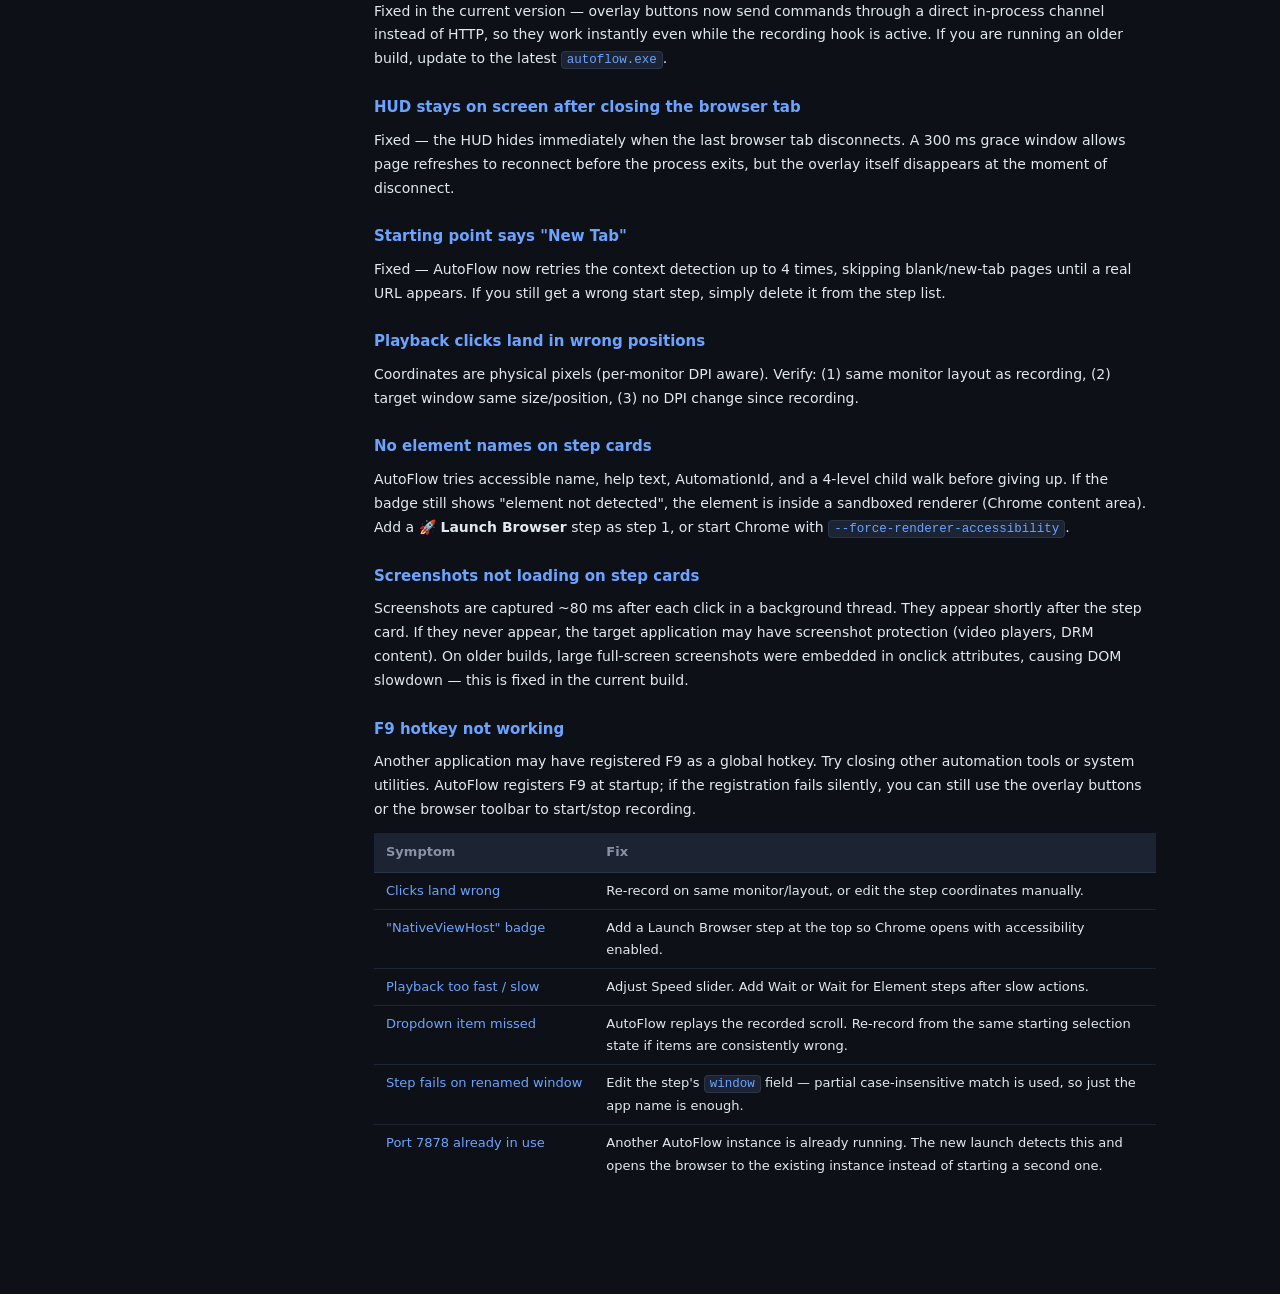
==== commit 72e75e29: "feat: Rust static/guide.html" ====
--- a/static/guide.html
+++ b/static/guide.html
@@ -15,51 +15,26 @@
     *{box-sizing:border-box;margin:0;padding:0}
     html,body{background:var(--bg);color:var(--text);font-family:-apple-system,"Segoe UI",system-ui,sans-serif;font-size:14px;line-height:1.7}
     body{padding:0 0 60px}
-
-    /* ── Top bar */
-    .top-bar{
-      background:var(--surface);border-bottom:1px solid var(--border);
-      padding:14px 24px;display:flex;align-items:center;gap:12px;
-      position:sticky;top:0;z-index:10;
-    }
+    .top-bar{background:var(--surface);border-bottom:1px solid var(--border);padding:14px 24px;display:flex;align-items:center;gap:12px;position:sticky;top:0;z-index:10}
     .top-bar .logo{font-size:17px;font-weight:700;color:var(--accent);display:flex;align-items:center;gap:8px}
     .top-bar .logo svg{width:22px;height:22px}
     .top-bar h1{font-size:15px;font-weight:600;color:var(--text-dim)}
-    .top-bar .back{
-      margin-left:auto;padding:6px 14px;background:transparent;
-      border:1px solid var(--border);border-radius:var(--radius);
-      color:var(--text-dim);font-size:12.5px;cursor:pointer;text-decoration:none;
-    }
+    .top-bar .back{margin-left:auto;padding:6px 14px;background:transparent;border:1px solid var(--border);border-radius:var(--radius);color:var(--text-dim);font-size:12.5px;cursor:pointer;text-decoration:none}
     .top-bar .back:hover{background:var(--surface2);color:var(--text)}
-
-    /* ── Layout */
     .wrap{max-width:var(--max-w);margin:0 auto;padding:32px 24px}
-
-    /* ── TOC sidebar (desktop) */
     @media(min-width:960px){
-      .page{display:grid;grid-template-columns:200px 1fr;gap:40px;max-width:1060px;margin:0 auto;padding:32px 24px}
+      .page{display:grid;grid-template-columns:210px 1fr;gap:40px;max-width:1080px;margin:0 auto;padding:32px 24px}
       .wrap{padding:0;max-width:none}
       nav.toc{position:sticky;top:72px;align-self:start;height:calc(100vh - 90px);overflow-y:auto}
       .content{min-width:0}
     }
-    @media(max-width:959px){
-      nav.toc{display:none}
-      .page{max-width:var(--max-w);margin:0 auto;padding:32px 24px}
-    }
-
-    /* ── TOC */
+    @media(max-width:959px){nav.toc{display:none}.page{max-width:var(--max-w);margin:0 auto;padding:32px 24px}}
     nav.toc ul{list-style:none;padding:0}
     nav.toc li{margin:0}
-    nav.toc a{
-      display:block;padding:4px 10px;border-radius:5px;
-      font-size:12.5px;color:var(--text-dim);text-decoration:none;
-      transition:background .1s,color .1s;
-    }
+    nav.toc a{display:block;padding:4px 10px;border-radius:5px;font-size:12.5px;color:var(--text-dim);text-decoration:none;transition:background .1s,color .1s}
     nav.toc a:hover{background:var(--surface2);color:var(--text)}
     nav.toc .toc-section{font-size:10.5px;font-weight:700;text-transform:uppercase;letter-spacing:.7px;color:var(--text-muted);padding:14px 10px 4px;margin-top:4px}
     nav.toc a.sub{padding-left:20px;font-size:12px}
-
-    /* ── Typography */
     h2{font-size:22px;font-weight:700;color:var(--text);margin:40px 0 10px;padding-bottom:8px;border-bottom:1px solid var(--border)}
     h3{font-size:15px;font-weight:600;color:var(--accent-h);margin:24px 0 8px}
     h4{font-size:13px;font-weight:600;color:var(--text-dim);margin:16px 0 4px;text-transform:uppercase;letter-spacing:.5px}
@@ -73,57 +48,24 @@
     pre code{background:none;border:none;padding:0;font-size:12.5px;color:var(--text)}
     a{color:var(--accent);text-decoration:none}
     a:hover{text-decoration:underline}
-
-    /* ── Callouts */
-    .callout{
-      display:flex;gap:12px;border-radius:var(--radius);padding:12px 16px;margin:14px 0;
-      font-size:13px;line-height:1.6;
-    }
+    .callout{display:flex;gap:12px;border-radius:var(--radius);padding:12px 16px;margin:14px 0;font-size:13px;line-height:1.6}
     .callout.tip{background:#0d2a1f;border:1px solid #1a5c38;color:#7ee8a2}
     .callout.warn{background:#2d1f00;border:1px solid #8b5c00;color:#f5c842}
     .callout.info{background:#0a1f3d;border:1px solid #1a3d7a;color:#7ab8ff}
     .callout .ci{font-size:18px;flex-shrink:0;line-height:1.4}
     .callout p{color:inherit;margin:0}
-
-    /* ── Step reference cards */
-    .step-grid{display:grid;grid-template-columns:repeat(auto-fill,minmax(220px,1fr));gap:10px;margin:14px 0}
-    .step-card{
-      background:var(--surface2);border:1px solid var(--border);border-radius:var(--radius);
-      padding:12px 14px;
-    }
-    .step-card .sc-hdr{display:flex;align-items:center;gap:8px;margin-bottom:5px}
-    .step-card .sc-icon{font-size:18px}
-    .step-card .sc-name{font-weight:600;font-size:13px;color:var(--text)}
-    .step-card .sc-desc{font-size:12px;color:var(--text-dim);line-height:1.5}
-
-    /* ── Key badges */
-    kbd{
-      display:inline-block;background:var(--surface3);border:1px solid var(--border);
-      border-bottom-width:2px;border-radius:4px;padding:1px 6px;
-      font-size:11.5px;font-family:inherit;color:var(--text);
-    }
-
-    /* ── Table */
     table{width:100%;border-collapse:collapse;margin:12px 0;font-size:13px}
     th{background:var(--surface2);color:var(--text-dim);font-weight:600;text-align:left;padding:8px 12px;border-bottom:1px solid var(--border)}
     td{padding:7px 12px;border-bottom:1px solid var(--surface2);vertical-align:top}
     tr:last-child td{border-bottom:none}
     td:first-child{color:var(--accent-h);font-weight:500;white-space:nowrap}
-
-    /* ── Screenshot placeholder */
-    .hero{
-      background:var(--surface);border:1px solid var(--border);border-radius:10px;
-      padding:28px;text-align:center;margin:20px 0;color:var(--text-muted);font-size:13px;
-    }
-    .hero .hi{font-size:48px;margin-bottom:8px}
-
-    /* ── Section anchor offset */
+    kbd{display:inline-block;background:var(--surface3);border:1px solid var(--border);border-bottom-width:2px;border-radius:4px;padding:1px 6px;font-size:11.5px;font-family:inherit;color:var(--text)}
+    .new-badge{display:inline-block;background:#1a3d20;border:1px solid #2a5c34;color:#5ec97a;font-size:10px;font-weight:700;padding:1px 6px;border-radius:3px;text-transform:uppercase;letter-spacing:.5px;vertical-align:middle;margin-left:6px}
     [id]{scroll-margin-top:72px}
   </style>
 </head>
 <body>
 
-<!-- Top bar -->
 <div class="top-bar">
   <div class="logo">
     <svg viewBox="0 0 24 24" fill="none" stroke="currentColor" stroke-width="2">
@@ -132,12 +74,10 @@
     AutoFlow
   </div>
   <h1>User Guide</h1>
-  <a class="back" href="/" onclick="window.close();return false;">✕ Close</a>
+  <a class="back" href="/" onclick="window.close();return false;">&#10005; Close</a>
 </div>
 
 <div class="page">
-
-  <!-- TOC -->
   <nav class="toc">
     <ul>
       <li><div class="toc-section">Getting Started</div></li>
@@ -146,11 +86,11 @@
       <li><div class="toc-section">Core Workflow</div></li>
       <li><a href="#recording">Recording</a></li>
       <li><a href="#playback">Playback</a></li>
-      <li><a href="#saving">Saving & Loading</a></li>
+      <li><a href="#saving">Saving &amp; Loading</a></li>
       <li><div class="toc-section">Building Steps</div></li>
       <li><a href="#add-step">Add Step Palette</a></li>
       <li><a href="#automation">Automation Steps</a></li>
-      <li><a href="#filesweb">Files & Web</a></li>
+      <li><a href="#filesweb">Files &amp; Web</a></li>
       <li><div class="toc-section">Advanced</div></li>
       <li><a href="#variables">Variables</a></li>
       <li><a href="#logic">Logic &amp; Loops</a></li>
@@ -162,343 +102,267 @@
     </ul>
   </nav>
 
-  <!-- Main content -->
   <div class="content">
 
-    <!-- ── Overview ────────────────────────────────────────── -->
     <h2 id="overview">What is AutoFlow?</h2>
-    <p>AutoFlow is a desktop automation tool that lets you <strong>record mouse &amp; keyboard actions</strong>, edit them into reliable workflows, and <strong>play them back</strong> hands-free. No scripting required for most tasks — just record, review, and run.</p>
-    <p>Workflows are stored as plain JSON files so they're portable and version-controllable. AutoFlow runs entirely locally — nothing leaves your machine.</p>
+    <p>AutoFlow is a desktop automation tool that lets you <strong>record mouse &amp; keyboard actions</strong>, edit them into reliable workflows, and <strong>play them back</strong> hands-free. No scripting required for most tasks &mdash; just record, review, and run.</p>
+    <p>Workflows are stored as plain JSON files so they are portable and version-controllable. AutoFlow runs entirely locally &mdash; nothing leaves your machine.</p>
 
     <div class="callout info">
-      <span class="ci">ℹ️</span>
+      <span class="ci">&#8505;&#65039;</span>
       <p>AutoFlow lives in your system tray when the main window is closed. Double-click the tray icon or right-click it to reopen, record a new workflow, or replay the last one.</p>
     </div>
 
-    <!-- ── Interface ───────────────────────────────────────── -->
     <h2 id="interface">Interface Overview</h2>
     <table>
       <tr><th>Area</th><th>Purpose</th></tr>
-      <tr><td>Titlebar</td><td>Workflow name, New / Save buttons, this Guide, and Quit</td></tr>
+      <tr><td>Titlebar</td><td>Workflow name, New / Save buttons, Guide, and Quit</td></tr>
       <tr><td>Toolbar</td><td>Record, Play, Pause, Stop, Step-through, PDF/Script export, card/table view toggle, element targeting toggle, playback speed</td></tr>
-      <tr><td>Left sidebar</td><td>Saved workflows list (top) + step-building palette (collapsible sections). Click any section header to expand/collapse.</td></tr>
-      <tr><td>Canvas</td><td>Your workflow steps as draggable cards (or a compact table — toggle in toolbar)</td></tr>
-      <tr><td>Right panel</td><td>Variables — named values you can use in any step with <code>{variable_name}</code></td></tr>
-      <tr><td>Status bar</td><td>Current state, step count, and playback-start indicator</td></tr>
-      <tr><td>&#9881;&#65039; Settings (sidebar)</td><td>Screenshot capture mode: <em>All screens</em> (default) or <em>Active screen only</em> (better for HiDPI / multi-monitor setups). Setting is saved in your browser&#39;s localStorage — no file written.</td></tr>
+      <tr><td>Left sidebar</td><td>Saved workflows list + step-building palette (collapsible). Click any header to expand/collapse.</td></tr>
+      <tr><td>Canvas</td><td>Workflow steps as draggable cards (or compact table). Each click card shows the element name badge, region screenshot thumbnail, and an inline note editor.</td></tr>
+      <tr><td>Right panel</td><td>Variables &mdash; named values usable in any step with <code>{variable_name}</code></td></tr>
+      <tr><td>Status bar</td><td>Current state, step count, playback-start indicator</td></tr>
+      <tr><td>HUD overlay</td><td>Floating control panel; always visible above all windows. Drag by the title bar, click buttons directly. Saves its position between sessions.</td></tr>
     </table>
 
     <h3>Keyboard shortcuts</h3>
     <table>
       <tr><th>Shortcut</th><th>Action</th></tr>
-      <tr><td><kbd>Ctrl+R</kbd></td><td>Start / stop recording</td></tr>
+      <tr><td><kbd>F9</kbd> <span class="new-badge">new</span></td><td><strong>Global hotkey</strong> &mdash; start recording from anywhere. Press again to stop. Works even when the browser is not focused.</td></tr>
+      <tr><td><kbd>Ctrl+R</kbd></td><td>Start / stop recording (browser window must be focused)</td></tr>
       <tr><td><kbd>Ctrl+P</kbd></td><td>Play workflow</td></tr>
       <tr><td><kbd>Ctrl+S</kbd></td><td>Save workflow</td></tr>
       <tr><td><kbd>Esc</kbd></td><td>Stop playback or recording</td></tr>
-      <tr><td><kbd>Ctrl+Z</kbd></td><td>Undo the last deleted step (up to 10 steps deep)</td></tr>
-      <tr><td><kbd>Enter</kbd> (in note)</td><td>Confirm and save the note for a step</td></tr>
-      <tr><td><kbd>Esc</kbd> (in note)</td><td>Cancel note edit and revert to previous text</td></tr>
-    </table>
-
-    <!-- ── Recording ──────────────────────────────────────── -->
+      <tr><td><kbd>Ctrl+Z</kbd></td><td>Undo the last deleted step (up to 10 deep)</td></tr>
+      <tr><td><kbd>Enter</kbd> (in note)</td><td>Save note for a step</td></tr>
+      <tr><td><kbd>Esc</kbd> (in note)</td><td>Cancel note edit</td></tr>
+    </table>
+
     <h2 id="recording">Recording</h2>
-    <p>Recording captures every click, keystroke, and scroll you make across your entire desktop — including inside desktop apps, browsers, file explorers, and terminals.</p>
-
-    <h3>Basic recording flow</h3>
+    <p>Recording captures every click, keystroke, and scroll you make across your entire desktop &mdash; including inside desktop apps, browsers, file explorers, and terminals.</p>
+
+    <h3>Starting recording</h3>
+    <ul>
+      <li>Press <kbd>F9</kbd> from anywhere &mdash; no need to click back to the browser first</li>
+      <li>Or click <strong>&#9679; Record</strong> in the toolbar</li>
+      <li>Or click <strong>&#9679; Rec</strong> on the HUD overlay</li>
+    </ul>
+    <p>After starting, AutoFlow waits <strong>1.5 seconds</strong> before capturing &mdash; use that time to switch to your target application. The first step is auto-detected: if you are in a browser, it records the current URL as a Navigate step; for other apps it records the executable path as an Open step.</p>
+
+    <div class="callout tip">
+      <span class="ci">&#128161;</span>
+      <p><strong>New Tab detection:</strong> AutoFlow now retries the start-context check up to four times, 400 ms apart. If you open a new browser tab and navigate to a page right as recording starts, it waits until it sees a real URL &mdash; not "New Tab" or an internal browser page.</p>
+    </div>
+
+    <h3>HUD overlay</h3>
+    <p>A frameless floating panel appears in the bottom-right corner at all times. Drag it anywhere by the title bar &mdash; position is remembered between sessions.</p>
+    <ul>
+      <li><strong>Idle:</strong> &#9679; Rec &nbsp; &#9654; Play &nbsp; &#9197; Step &nbsp; &#9209; Stop</li>
+      <li><strong>Recording:</strong> step count &nbsp; &#9208; Pause &nbsp; &#9209; Stop</li>
+      <li><strong>Paused:</strong> &#9654; Resume &nbsp; &#9209; Stop</li>
+      <li><strong>Playback:</strong> progress &nbsp; &#9208; Pause &nbsp; &#9197; Step &nbsp; &#9209; Stop</li>
+    </ul>
+    <p>Overlay buttons now send commands <strong>directly</strong> to the recorder &mdash; bypassing HTTP for reliability. Click Stop or Pause on the overlay and it responds instantly even while the hook thread is active.</p>
+
+    <h3>What gets captured</h3>
+    <ul>
+      <li>Mouse clicks &mdash; with element name (accessibility tree), AutomationId fallback, region screenshot, and full-screen screenshot</li>
+      <li>Keyboard typing &mdash; batched into a single Type step per burst</li>
+      <li>Hotkeys &mdash; <kbd>Ctrl+C</kbd>, <kbd>Alt+F4</kbd>, function keys, etc.</li>
+      <li>Scroll wheel &mdash; consecutive scrolls at the same position merge automatically</li>
+    </ul>
+
+    <h3>Element detection</h3>
+    <p>AutoFlow uses Windows UI Automation (UIA) to identify the element under each click. Resolution order:</p>
     <ol>
-      <li>Click <strong>● Record</strong> in the toolbar (or press the tray hotkey)</li>
-      <li>Perform the actions you want to automate</li>
-      <li>Click <strong>■ Stop</strong> (or close the action) when done</li>
-      <li>Review the captured steps in the canvas, edit or delete any you don't need</li>
-      <li>Name the workflow in the title bar and click <strong>💾 Save</strong></li>
+      <li>Accessible name (aria-label equivalent)</li>
+      <li>Help text / tooltip</li>
+      <li>AutomationId (developer-assigned identifier, e.g. <code>submit-btn</code>)</li>
+      <li>Child walk &mdash; searches up to 4 levels deep in the accessibility tree for a named descendant</li>
+      <li>Falls back to screen coordinates if nothing is found</li>
     </ol>
-
-    <div class="callout tip">
-      <span class="ci">💡</span>
-      <p><strong>Pause during recording</strong> — hit <strong>⏸ Pause</strong> to freeze capture while you navigate to the right window, then resume. Paused time is not recorded.</p>
+    <p>The nearest named window ancestor (panel, pane, or window title) is also captured as context so playback can verify it is targeting the correct area.</p>
+
+    <div class="callout warn">
+      <span class="ci">&#9888;&#65039;</span>
+      <p><strong>Chrome element names missing?</strong> Chrome's accessibility layer is sandboxed. Add a <strong>&#128640; Launch Browser</strong> step as step 1 to open Chrome with accessibility enabled, or start Chrome manually with <code>--force-renderer-accessibility</code>. For elements that still lack names, AutoFlow uses the AutomationId or the class name to give you context on the card badge.</p>
     </div>
 
-    <h3>What gets captured</h3>
-    <ul>
-      <li>Mouse clicks (with target window, element name when available, and screen coordinates as fallback)</li>
-      <li>Keyboard typing — captured as a single <em>Type</em> step per burst</li>
-      <li>Hotkeys — <kbd>Ctrl</kbd>+<kbd>C</kbd>, <kbd>Alt</kbd>+<kbd>F4</kbd>, etc.</li>
-      <li>Mouse wheel scrolls — consecutive scrolls at the same position are merged into one step automatically</li>
-    </ul>
-
-    <h3>Automatic cleanup on stop</h3>
-    <p>When you stop recording, AutoFlow condenses the raw event stream:</p>
-    <ul>
-      <li><strong>Navigational scrolls removed</strong> — if you scrolled through a dropdown or list to find an item and then clicked it, the scroll steps are dropped. The click stores the scroll direction so the player can scroll-and-search visually at playback time, without needing exact scroll counts.</li>
-      <li><strong>Repeated scrolls merged</strong> — consecutive scroll events at the same position become one step with the total delta.</li>
-      <li><strong>Opening preamble collapsed</strong> — leading clicks that were just "getting to the application" (opening Start menu, navigating to a page) are replaced with a single Navigate + Wait for Window step.</li>
-      <li><strong>Duplicate waits merged</strong> — back-to-back wait steps keep only the longer one.</li>
-    </ul>
-
-    <div class="callout warn">
-      <span class="ci">⚠️</span>
-      <p><strong>Chrome element targeting</strong> — Chrome's accessibility layer is off by default. For most browser clicks, AutoFlow automatically falls back to <strong>image-based matching</strong>: it captures the exact visual region around your click (while the dropdown or menu is still open) and re-locates it visually at playback time. This handles dynamic layouts and dropdown menus without any browser flags. For the most reliable element-level targeting, add a <strong>🚀 Launch Browser</strong> step at the top of your workflow — it opens Chrome with accessibility enabled so AutoFlow can also target by element name.</p>
-    </div>
-
-    <!-- ── Playback ────────────────────────────────────────── -->
     <h2 id="playback">Playback</h2>
 
     <h3>Full playback</h3>
-    <p>Click <strong>▶ Play</strong>. AutoFlow replays every step from the beginning (or from your chosen start point — see below). The active step is highlighted in the canvas as it runs.</p>
+    <p>Click <strong>&#9654; Play</strong>. AutoFlow replays every step from the start (or from your chosen start point). The active step highlights in the canvas as it runs.</p>
+
+    <h3>Step-through mode</h3>
+    <p>Click <strong>&#9197; Step</strong> to advance one step at a time. Each press executes exactly one step and pauses again &mdash; useful for debugging. You can start stepping from any point by clicking a step card first to mark it as the start point.</p>
 
     <h3>Start from a specific step</h3>
-    <p>Click any step card to set it as the playback start point — a green indicator appears at the bottom. <strong>▶ Play</strong> and <strong>⏭ Step</strong> both respect this starting point.</p>
-
-    <h3>Step-through mode</h3>
-    <p>Click <strong>⏭ Step</strong> to execute one step at a time. Useful for debugging — you can see exactly what each step does before continuing.</p>
-
-    <h3>Pause &amp; resume</h3>
-    <p>Hit <strong>⏸ Pause</strong> during playback to freeze at the current step. Click <strong>▶ Resume</strong> to continue.</p>
-
-    <h3>Playback speed</h3>
-    <p>The <strong>Speed</strong> slider in the toolbar scales all wait times. <code>0.25×</code> slows everything down for debugging; <code>4×</code> races through fast repetitive tasks.</p>
-
-    <h3>Element targeting</h3>
-    <p>The <strong>Element targeting</strong> checkbox (toolbar) tells playback to use captured UI element names rather than raw screen coordinates. Leave it on unless an element-based step is failing — then try unchecking it to fall back to coordinates.</p>
-
-    <!-- ── Saving ──────────────────────────────────────────── -->
+    <p>Click any step card body to mark it as the playback start &mdash; a green indicator appears at the card number. Both <strong>&#9654; Play</strong> and <strong>&#9197; Step</strong> respect this start point.</p>
+
     <h2 id="saving">Saving &amp; Loading</h2>
-    <ul>
-      <li><strong>Save</strong> — writes <code>dist/workflows/&lt;name&gt;.json</code>. The name comes from the titlebar field.</li>
-      <li><strong>Load</strong> — click any workflow in the <em>Workflows</em> sidebar section.</li>
-      <li><strong>Delete</strong> — hover a workflow name and click the red ✕ that appears.</li>
-      <li><strong>New</strong> — clears the canvas for a fresh workflow without closing the app.</li>
-    </ul>
-    <p class="dim">Workflow JSON files are portable — copy them between machines, put them in Git, or share them with colleagues who also run AutoFlow.</p>
-
-    <!-- ── Add Step ────────────────────────────────────────── -->
+    <p>Type a name in the title bar input and click <strong>&#128190; Save</strong> (or <kbd>Ctrl+S</kbd>). Workflows are stored in <code>%APPDATA%\AutoFlow\workflows\</code> as JSON files.</p>
+    <p>Click any workflow in the sidebar list to load it. To delete a workflow, click the <strong>&#10005;</strong> next to it &mdash; the button turns red and shows <strong>Delete?</strong> for 3.5 seconds. Click again to confirm. If you don&apos;t click again, the delete cancels automatically.</p>
+    <p>The <strong>&#9679;</strong> indicator in the page title and the pulsing Save button show unsaved changes.</p>
+
     <h2 id="add-step">Add Step Palette</h2>
-    <p>Instead of recording, you can build workflows step-by-step from the palette. Click a section header in the sidebar to expand it, then click any button to insert that step type at the end of the canvas.</p>
-
-    <div class="step-grid">
-      <div class="step-card"><div class="sc-hdr"><span class="sc-icon">🖱️</span><span class="sc-name">Click</span></div><div class="sc-desc">Click a screen position or UI element. Specify window, element name, or x/y coords.</div></div>
-      <div class="step-card"><div class="sc-hdr"><span class="sc-icon">⌨️</span><span class="sc-name">Type</span></div><div class="sc-desc">Send keystrokes to the active window. Supports <code>{variable_name}</code> substitution.</div></div>
-      <div class="step-card"><div class="sc-hdr"><span class="sc-icon">⚡</span><span class="sc-name">Hotkey</span></div><div class="sc-desc">Press a key combination — e.g. <code>ctrl+s</code>, <code>alt+f4</code>, <code>win+d</code>.</div></div>
-      <div class="step-card"><div class="sc-hdr"><span class="sc-icon">⏱️</span><span class="sc-name">Wait</span></div><div class="sc-desc">Pause for a fixed number of seconds before the next step.</div></div>
-      <div class="step-card"><div class="sc-hdr"><span class="sc-icon">🔄</span><span class="sc-name">Scroll</span></div><div class="sc-desc">Scroll the mouse wheel at a position (positive = up, negative = down).</div></div>
-      <div class="step-card"><div class="sc-hdr"><span class="sc-icon">🌐</span><span class="sc-name">Navigate</span></div><div class="sc-desc">Open a URL in the default browser. Pair with Launch Browser for Chrome accessibility.</div></div>
-      <div class="step-card"><div class="sc-hdr"><span class="sc-icon">🔁</span><span class="sc-name">Loop</span></div><div class="sc-desc">Repeat a block of steps N times. AutoFlow adds Loop / End Loop markers automatically.</div></div>
-      <div class="step-card"><div class="sc-hdr"><span class="sc-icon">❓</span><span class="sc-name">If</span></div><div class="sc-desc">Conditional branch on a variable value. Adds If / Else / End If markers.</div></div>
-      <div class="step-card"><div class="sc-hdr"><span class="sc-icon">📦</span><span class="sc-name">Set Variable</span></div><div class="sc-desc">Assign a value to a named variable. Can evaluate simple expressions.</div></div>
-      <div class="step-card"><div class="sc-hdr"><span class="sc-icon">⚙️</span><span class="sc-name">Run Script</span></div><div class="sc-desc">Execute an inline Python snippet. Access variables via the <code>ctx</code> dict; set <code>ctx["result"]</code> to store output.</div></div>
-      <div class="step-card"><div class="sc-hdr"><span class="sc-icon">📸</span><span class="sc-name">Screenshot</span></div><div class="sc-desc">Capture the full screen. The image is saved and embedded in the PDF report.</div></div>
-      <div class="step-card"><div class="sc-hdr"><span class="sc-icon">💬</span><span class="sc-name">Comment</span></div><div class="sc-desc">A non-executing label for documenting your workflow. Shown in cards and exports.</div></div>
-    </div>
-
-    <!-- ── Automation ─────────────────────────────────────── -->
+    <p>The left sidebar contains collapsible sections grouping all step types. Click any step type chip to insert it at the end of your workflow (or after the selected step). Then click <strong>&#9999;&#65039; Edit</strong> on the card to fill in the details.</p>
+
     <h2 id="automation">Automation Steps</h2>
-
-    <div class="step-grid">
-      <div class="step-card"><div class="sc-hdr"><span class="sc-icon">🛡️</span><span class="sc-name">On Error</span></div><div class="sc-desc">Wrap steps in an error handler — choose to stop, continue, or retry on failure.</div></div>
-      <div class="step-card"><div class="sc-hdr"><span class="sc-icon">🚀</span><span class="sc-name">Launch Browser</span></div><div class="sc-desc">Open Chrome with accessibility enabled. Add at workflow start for reliable web automation.</div></div>
-      <div class="step-card"><div class="sc-hdr"><span class="sc-icon">📢</span><span class="sc-name">Show Message</span></div><div class="sc-desc">Pop up a message box during playback — useful for prompts or status checkpoints.</div></div>
-      <div class="step-card"><div class="sc-hdr"><span class="sc-icon">⏳</span><span class="sc-name">Wait for Element</span></div><div class="sc-desc">Pause until a specific UI element appears on screen (up to a configurable timeout).</div></div>
-      <div class="step-card"><div class="sc-hdr"><span class="sc-icon">📋</span><span class="sc-name">Get Clipboard</span></div><div class="sc-desc">Read the current clipboard text into a variable.</div></div>
-      <div class="step-card"><div class="sc-hdr"><span class="sc-icon">📌</span><span class="sc-name">Set Clipboard</span></div><div class="sc-desc">Write a value (supports variable substitution) to the clipboard.</div></div>
-      <div class="step-card"><div class="sc-hdr"><span class="sc-icon">🖼️</span><span class="sc-name">Image Click</span></div><div class="sc-desc">Find a template image on screen and click it — works even when element names change.</div></div>
-      <div class="step-card"><div class="sc-hdr"><span class="sc-icon">🪟</span><span class="sc-name">Wait for Window</span></div><div class="sc-desc">Pause until a window whose title <em>contains</em> the given text (case-insensitive). Use a short substring like <code>Excel</code> for robustness.</div></div>
-    </div>
-
-    <!-- ── Files & Web ────────────────────────────────────── -->
-    <h2 id="filesweb">Files &amp; Web</h2>
-
-    <div class="step-grid">
-      <div class="step-card"><div class="sc-hdr"><span class="sc-icon">📄</span><span class="sc-name">Read File</span></div><div class="sc-desc">Read a file's text content into a variable.</div></div>
-      <div class="step-card"><div class="sc-hdr"><span class="sc-icon">📝</span><span class="sc-name">Write File</span></div><div class="sc-desc">Write or append text to a file. Supports variable substitution in the content.</div></div>
-      <div class="step-card"><div class="sc-hdr"><span class="sc-icon">📑</span><span class="sc-name">Copy File</span></div><div class="sc-desc">Copy a file or directory to a destination path.</div></div>
-      <div class="step-card"><div class="sc-hdr"><span class="sc-icon">📦</span><span class="sc-name">Move File</span></div><div class="sc-desc">Move or rename a file.</div></div>
-      <div class="step-card"><div class="sc-hdr"><span class="sc-icon">🗑️</span><span class="sc-name">Delete File</span></div><div class="sc-desc">Permanently delete a file. No recycle bin — use carefully.</div></div>
-      <div class="step-card"><div class="sc-hdr"><span class="sc-icon">🌍</span><span class="sc-name">HTTP Request</span></div><div class="sc-desc">Make a GET/POST/PUT/DELETE request. Store the response body in a variable.</div></div>
-      <div class="step-card"><div class="sc-hdr"><span class="sc-icon">📂</span><span class="sc-name">Open File/App</span></div><div class="sc-desc">Open a file with its default application, or launch any executable.</div></div>
-      <div class="step-card"><div class="sc-hdr"><span class="sc-icon">⛔</span><span class="sc-name">Kill Process</span></div><div class="sc-desc">Terminate a running process by name (e.g. <code>notepad.exe</code>).</div></div>
-      <div class="step-card"><div class="sc-hdr"><span class="sc-icon">❌</span><span class="sc-name">Close Window</span></div><div class="sc-desc">Close a specific window by title (partial match).</div></div>
-      <div class="step-card"><div class="sc-hdr"><span class="sc-icon">🔊</span><span class="sc-name">Play Sound</span></div><div class="sc-desc">Play a <code>.wav</code> file — handy for audio alerts at the end of a long workflow.</div></div>
-    </div>
-
-    <!-- ── Variables ─────────────────────────────────────── -->
+    <table>
+      <tr><th>Step</th><th>What it does</th></tr>
+      <tr><td>&#128757;&#65039; Click</td><td>Left, right, or middle click at recorded coordinates. Playback uses element name / AutomationId for targeting when available, falls back to coordinates.</td></tr>
+      <tr><td>&#9000;&#65039; Type</td><td>Types text into the focused field. Supports <code>{variable}</code> substitution.</td></tr>
+      <tr><td>&#9889; Hotkey</td><td>Sends a key combination like <code>ctrl+c</code>, <code>alt+f4</code>, <code>win+d</code>.</td></tr>
+      <tr><td>&#128260; Scroll</td><td>Scrolls the wheel at the recorded position by N notches.</td></tr>
+      <tr><td>&#9201;&#65039; Wait</td><td>Fixed pause in milliseconds. Prefer Wait for Element / Window when timing is uncertain.</td></tr>
+      <tr><td>&#127760; Navigate</td><td>Opens a URL in the default browser. Supports <code>{variable}</code> in URL.</td></tr>
+      <tr><td>&#128640; Launch Browser</td><td>Launches Chrome/Edge/Firefox with accessibility enabled. Use as step 1 for browser workflows to get full element detection.</td></tr>
+      <tr><td>&#8987; Wait for Element</td><td>Pauses until a named UI element appears (timeout configurable).</td></tr>
+      <tr><td>&#128681; Wait for Window</td><td>Pauses until a window with the given title substring appears.</td></tr>
+      <tr><td>&#128248; Screenshot</td><td>Captures the screen to a file at playback time.</td></tr>
+      <tr><td>&#128226; Show Message</td><td>Pops up an info / warning / error dialog during playback.</td></tr>
+      <tr><td>&#128084; Get Clipboard</td><td>Stores current clipboard contents into a variable.</td></tr>
+      <tr><td>&#128204; Set Clipboard</td><td>Writes a value to the clipboard.</td></tr>
+      <tr><td>&#128444;&#65039; Image Click</td><td>Locates a visual template on screen and clicks it &mdash; useful for elements with no accessibility info.</td></tr>
+    </table>
+
+    <h2 id="filesweb">Files, Network &amp; System</h2>
+    <table>
+      <tr><th>Step</th><th>What it does</th></tr>
+      <tr><td>&#128194; Open File/App</td><td>Launches an application or opens a file with its default program.</td></tr>
+      <tr><td>&#128196; Read File</td><td>Reads file contents into a variable. Supports text and binary.</td></tr>
+      <tr><td>&#128221; Write File</td><td>Writes or appends a variable/value to a file.</td></tr>
+      <tr><td>&#128401; Copy File</td><td>Copies a file to a destination path.</td></tr>
+      <tr><td>&#128230; Move File</td><td>Moves a file to a new path.</td></tr>
+      <tr><td>&#128465;&#65039; Delete File</td><td>Deletes a file.</td></tr>
+      <tr><td>&#127757; HTTP Request</td><td>GET / POST / PUT / DELETE with configurable headers. Response stored in a variable.</td></tr>
+      <tr><td>&#9940; Kill Process</td><td>Terminates a process by executable name.</td></tr>
+      <tr><td>&#10060; Close Window</td><td>Closes a window matching the given title.</td></tr>
+      <tr><td>&#128266; Play Sound</td><td>Plays a system sound or beep.</td></tr>
+    </table>
+
     <h2 id="variables">Variables</h2>
-    <p>Variables are named values stored in the right panel. They let you parameterize workflows so the same steps work with different inputs.</p>
-
-    <h3>Creating variables</h3>
-    <p>Click <strong>＋ Variable</strong> in the right panel. Give it a name (letters, numbers, underscores) and an optional default value.</p>
-
-    <h3>Using variables in steps</h3>
-    <p>Anywhere a step field accepts text, wrap the variable name in curly braces: <code>{my_variable}</code>. AutoFlow substitutes the live value at playback time.</p>
-
-    <pre><code># Type step: logs into a form
-value: Hello {username}, your ID is {user_id}</code></pre>
-
+    <p>Variables are named values stored in the right panel. Click <strong>&#65291; Variable</strong> to add one. Give it a name (letters, numbers, underscores) and an optional default value.</p>
+    <p>Use variables anywhere a step accepts text: wrap the name in curly braces &mdash; <code>{my_variable}</code>. AutoFlow substitutes the live value at playback time.</p>
     <h3>Setting variables during playback</h3>
     <ul>
-      <li><strong>Set Variable</strong> — assign a literal or expression</li>
-      <li><strong>Get Clipboard</strong> — reads clipboard into a variable</li>
-      <li><strong>Read File</strong> — reads file content into a variable</li>
-      <li><strong>HTTP Request</strong> — stores the response body</li>
-      <li><strong>Run Script</strong> — set <code>ctx["varname"] = value</code> to write any variable</li>
-    </ul>
-
-    <!-- ── Logic & Loops ──────────────────────────────────── -->
+      <li><strong>Set Variable</strong> &mdash; assign a literal value or expression</li>
+      <li><strong>Get Clipboard</strong> &mdash; reads clipboard content</li>
+      <li><strong>Read File</strong> &mdash; reads file content</li>
+      <li><strong>HTTP Request</strong> &mdash; stores response body</li>
+      <li><strong>Run Script</strong> &mdash; <code>ctx["varname"] = value</code></li>
+    </ul>
+
     <h2 id="logic">Logic &amp; Loops</h2>
-
     <h3>Loop</h3>
-    <p>The <strong>🔁 Loop</strong> step repeats the steps between it and its matching <strong>↩️ End Loop</strong> marker N times. Set <code>count</code> to the number of iterations.</p>
-
-    <pre><code>🔁 Loop  (count: 5)
-  🖱️ Click  ...
-  ⌨️ Type   ...
-↩️ End Loop</code></pre>
+    <p>The <strong>&#128257; Loop</strong> / <strong>&#8617;&#65039; End Loop</strong> pair repeats everything between them N times.</p>
+    <pre><code>&#128257; Loop  (count: 5)
+  &#128757; Click  ...
+  &#9000; Type   ...
+&#8617; End Loop</code></pre>
 
     <h3>If / Else</h3>
-    <p>The <strong>❓ If</strong> step branches based on a variable value. Set <code>variable</code>, <code>operator</code> (<code>==</code> <code>!=</code> <code>&gt;</code> <code>&lt;</code> <code>contains</code>), and <code>value</code>.</p>
-
-    <pre><code>❓ If  (status == "done")
-  📢 Show Message: "Finished!"
-↕️ Else
-  📢 Show Message: "Still running…"
-✓  End If</code></pre>
-
-    <!-- ── Run Script ─────────────────────────────────────── -->
+    <p>The <strong>&#10067; If</strong> step branches on a variable value. Operators: <code>==</code> <code>!=</code> <code>&gt;</code> <code>&lt;</code> <code>contains</code>.</p>
+    <pre><code>&#10067; If  (status == "done")
+  &#128226; Show Message: "Finished!"
+&#8597;&#65039; Else
+  &#128226; Show Message: "Still running..."
+&#10003;  End If</code></pre>
+
+    <h3>Error Handler</h3>
+    <p>The <strong>&#128737;&#65039; Error Handler</strong> step wraps subsequent steps. If any step fails, you can choose to stop, skip the failed step, or retry (up to N times).</p>
+
     <h2 id="scripts">Run Script</h2>
-    <p>The <strong>⚙️ Run Script</strong> step executes an inline Python snippet inside the workflow runtime. Use it for anything the built-in steps can't do.</p>
-
-    <h3>The <code>ctx</code> object</h3>
-    <p><code>ctx</code> is a dict containing all current variable values. Read from it, write to it:</p>
+    <p>The <strong>&#9881;&#65039; Run Script</strong> step executes an inline Python snippet. The <code>ctx</code> dict holds all variables &mdash; read from it, write to it:</p>
     <pre><code># Double a numeric variable
 ctx["count"] = int(ctx.get("count", 0)) * 2
 
-# Build a filename from variables
-ctx["output_path"] = f"C:/reports/{ctx['date']}_report.txt"</code></pre>
-
-    <div class="callout info">
-      <span class="ci">ℹ️</span>
-      <p>Scripts run in the same Python process as AutoFlow. Standard library imports work. Third-party packages available in AutoFlow's venv are also accessible.</p>
-    </div>
-
-    <!-- ── Export ─────────────────────────────────────────── -->
+# Build a dynamic filename
+ctx["output"] = f"C:/reports/{ctx['date']}_report.txt"</code></pre>
+
     <h2 id="export">Export &amp; Import</h2>
 
-    <h3>PDF Report — 📄 PDF</h3>
-    <p>Generates a formatted PDF of the entire workflow: step list, parameters, step notes (shown as green callout blocks), and any screenshots captured by <strong>📸 Screenshot</strong> steps. Disabled steps are shown with a "SKIPPED" tag so reviewers can see what was intentionally bypassed.</p>
-
-    <h3>Python Script — 🐍 Script</h3>
-    <p>Exports the workflow as a standalone <code>.py</code> file. The script runs without AutoFlow installed — it uses <code>pyautogui</code> directly. Good for scheduling via Task Scheduler or including in larger codebases.</p>
-
-    <h3>Runnable Package — 📦 ZIP</h3>
-    <p>Exports a <code>.zip</code> file containing the Python script, a <code>run.bat</code> launcher, <code>requirements.txt</code>, and a <code>README.txt</code>. Share this ZIP with anyone on Windows — they just double-click <code>run.bat</code>. The batch file checks whether Python is installed, installs <code>pyautogui</code> automatically if needed, then runs the workflow. No AutoFlow installation required on the recipient's machine.</p>
-    <div class="callout info">
-      <span class="ci">ℹ️</span>
-      <p>Recipients who don't have Python will see clear instructions pointing them to <code>python.org/downloads</code>. Make sure they check "Add Python to PATH" during installation.</p>
-    </div>
-
-    <h3>Import — 📥 Import</h3>
-    <p>The <strong>📥 Import</strong> button in the titlebar accepts two file types:</p>
-    <ul>
-      <li><strong>.json</strong> — a saved AutoFlow workflow file. Loads it directly as the current workflow.</li>
-      <li><strong>.py</strong> — a Python script previously exported from AutoFlow. AutoFlow parses it back into editable steps (click, type, hotkey, wait, scroll, navigate, loop, if/else, variables, and comments all round-trip correctly).</li>
-    </ul>
-
-    <!-- ── Tips ──────────────────────────────────────────── -->
+    <h3>PDF Report &mdash; &#128196; PDF</h3>
+    <p>Generates a printable HTML/PDF of the full workflow: step list with parameters, notes, and screenshots. Disabled steps appear with a "SKIPPED" tag.</p>
+
+    <h3>Python Script &mdash; &#128013; Script</h3>
+    <p>Exports a standalone <code>.py</code> file using <code>pyautogui</code>. Runs without AutoFlow installed. Good for scheduling via Windows Task Scheduler.</p>
+
+    <h3>Runnable Package &mdash; &#128230; ZIP</h3>
+    <p>Exports a ZIP with the script, <code>run.bat</code>, <code>requirements.txt</code>, and a README. Recipients double-click <code>run.bat</code> &mdash; no AutoFlow required.</p>
+
+    <h3>Import &mdash; &#128229; Import</h3>
+    <p>Accepts <code>.json</code> (AutoFlow workflow) or <code>.py</code> (exported Python script &mdash; round-trips back to editable steps).</p>
+
     <h2 id="tips">Tips &amp; Tricks</h2>
 
-    <h3>Editing steps</h3>
-    <p>Double-click any step card to open the edit modal. You can change every field — coordinates, text, timeout, window title, etc. Click the card's <strong>✕</strong> button to delete it.</p>
-
-    <h3>Step notes</h3>
-    <p>Every step card has a <strong>💬 Add note…</strong> area at the bottom. Click it and type anything — a reminder, a description of what the step does, a reason why it's there. The note saves automatically when you click away or press <kbd>Enter</kbd>. Press <kbd>Shift+Enter</kbd> for a line break; <kbd>Esc</kbd> cancels without saving.</p>
-    <p>The same note field appears at the bottom of the step's edit modal (<strong>📝 Note</strong>) if you prefer editing there.</p>
-    <p>Notes show on the card in italic and appear as a <strong>📝 Note</strong> callout in the PDF export — making the exported PDF useful as a walkthrough document or SOP if you choose to write it that way.</p>
-
-    <h3>Reordering steps</h3>
-    <p>Drag and drop cards to reorder them. The table view shows the same steps in a compact list — changes in one view are reflected in the other.</p>
+    <h3>F9 global hotkey for hands-free recording</h3>
+    <p>Press <kbd>F9</kbd> at any time &mdash; even while your target app is in focus &mdash; to start recording instantly. Press <kbd>F9</kbd> again to stop. The HUD overlay shows the step count as you record. You never need to click back to the AutoFlow browser window just to start or stop.</p>
+
+    <h3>Step-through for debugging</h3>
+    <p>Click a step card to mark it as the start, then press <kbd>&#9197; Step</kbd> repeatedly. Each press executes exactly one action and pauses. This lets you verify each step individually without running the full workflow.</p>
 
     <h3>Disabling steps</h3>
-    <p>Click the <strong>🚫</strong> button on any step card to disable it without deleting it. Disabled steps are visually greyed out, skipped during playback, and commented out in exported scripts. Click <strong>&#9654;</strong> to re-enable. This is useful when debugging a workflow — disable a step temporarily to see what happens without it.</p>
-
-    <h3>Undoing a deleted step</h3>
-    <p>Pressing <kbd>Ctrl+Z</kbd> immediately after deleting a step restores it to its original position. AutoFlow keeps the last <strong>10</strong> deleted steps in memory — so you can undo up to 10 deletions in sequence. A brief toast notification appears after each deletion reminding you the shortcut is available.</p>
-
-    <h3>Unsaved changes indicator</h3>
-    <p>The <strong>Save</strong> button pulses blue and the page title shows <strong>●</strong> whenever the current workflow has unsaved edits — including adding, deleting, reordering, editing, or disabling steps. The indicator clears as soon as you save.</p>
-
-    <h3>Start from any step</h3>
-    <p>Click a card once to mark it as the playback start point (highlighted green dot in status bar). Hit <strong>▶ Play</strong> and only that step onward runs — useful when iterating on the end of a long workflow.</p>
-
-    <h3>Script export — supported step types</h3>
-    <p>The <strong>&#128013; Script</strong> and <strong>&#128230; ZIP</strong> exports generate standalone Python scripts using <code>pyautogui</code>. The following step types are fully supported in exported scripts:</p>
-    <ul>
-      <li><strong>Core input:</strong> Click, Type, Hotkey, Scroll, Wait, Navigate</li>
-      <li><strong>Flow control:</strong> Loop, If/Else, Set Variable, Run Script, Comment</li>
-      <li><strong>System:</strong> Open File/App (<code>os.startfile</code>), Kill Process, Close Window, Play Sound</li>
-      <li><strong>Files:</strong> Read File, Write File, Copy File, Move File, Delete File</li>
-      <li><strong>Network:</strong> HTTP Request (<code>urllib</code>, no extra dependencies)</li>
-      <li><strong>UI:</strong> Wait for Window, Launch Browser, Show Message, Get/Set Clipboard, Screenshot</li>
-    </ul>
-    <p>Steps that are <strong>disabled</strong> are written as comments. <strong>Image Click</strong> steps include a comment showing how to locate the template image using <code>pyautogui.locateCenterOnScreen</code>.</p>
-    <p>The exported script auto-installs <code>pyautogui</code> on first run if it is not already installed.</p>
+    <p>Click <strong>&#128683;</strong> on any step to disable it without deleting. Disabled steps are greyed out, skipped during playback, and commented out in exported scripts.</p>
+
+    <h3>Undo deleted steps</h3>
+    <p><kbd>Ctrl+Z</kbd> restores up to 10 deleted steps in sequence, maintaining the original position.</p>
+
+    <h3>Screenshot thumbnails</h3>
+    <p>Each click step shows a region crop of the screen as a thumbnail. Click it to expand to the full screenshot in a lightbox. Thumbnails are stored as compact JPEG crops, not full-screen captures, so the workflow file stays small.</p>
+
+    <h3>Start context detection</h3>
+    <p>AutoFlow auto-detects the starting context when recording begins. It retries up to 4 times (400 ms apart) so it skips "New Tab" / blank pages and waits for the real URL after navigation. If no meaningful context is found after 1.5 s of retries, no start step is added.</p>
 
     <h3>Chrome web automation</h3>
     <ol>
-      <li>Add a <strong>🚀 Launch Browser</strong> step as step 1</li>
-      <li>Add a <strong>🌐 Navigate</strong> step with your target URL</li>
-      <li>Record or add the remaining interaction steps</li>
+      <li>Add a <strong>&#128640; Launch Browser</strong> step as step 1</li>
+      <li>Add a <strong>&#127760; Navigate</strong> step with your target URL</li>
+      <li>Add the interaction steps</li>
     </ol>
-    <p>This ensures Chrome opens with accessibility enabled and AutoFlow can reliably identify buttons, inputs, and links by name rather than pixel position.</p>
-
-    <h3>Handling dynamic content</h3>
-    <p>Use <strong>⏳ Wait for Element</strong> or <strong>🪟 Wait for Window</strong> before clicking things that load asynchronously. Avoid raw <strong>⏱️ Wait</strong> steps with fixed times — they're fragile if a page loads faster or slower than expected.</p>
-
-    <h3>Dropdown and list navigation</h3>
-    <p>When you scroll through a dropdown or list to reach an item, AutoFlow records the scroll amount alongside the click. At playback it:</p>
-    <ol>
-      <li>Brings the target window to front</li>
-      <li>Moves the mouse to the recorded click position</li>
-      <li><strong>Replays the scroll</strong> — the same number of notches in the same direction as during recording — so the item is back at the click position</li>
-      <li>Clicks the item</li>
-    </ol>
-    <p>This means dropdown selections work correctly even when the dropdown opens at a different scroll position, as long as the current selection at playback time is similar to what it was during recording (so the same scroll offset reaches the same item).</p>
-    <p class="tip-inline"><strong>Tip:</strong> If an item is consistently missed, the dropdown may open at a very different scroll position on the playback machine. Re-record the selection from that starting state.</p>
-
-    <h3>Using variables for portability</h3>
-    <p>Replace hardcoded paths and usernames with variables. Set the variable once at the top of the workflow with <strong>📦 Set Variable</strong>, then every step that needs it uses <code>{varname}</code>. Changing the workflow for a new target means editing one field.</p>
-
-    <h3>Sidebar sections</h3>
-    <p>Click any sidebar section header to collapse or expand it. Your preference is saved and restored every time you open the app. By default, only the <strong>Workflows</strong> list is expanded — the step-building palette sections are collapsed so the sidebar stays tidy.</p>
-
-    <h3>Multi-monitor setup</h3>
-    <p>The recording HUD (the floating status indicator) automatically repositions itself to the monitor your cursor is on each time recording starts. If you use different monitor arrangements, you don&#39;t need to do anything — it will follow you.</p>
-    <p>For screenshot steps and recorded click previews, use the <strong>&#9881;&#65039; Settings</strong> sidebar section to choose the capture mode:</p>
-    <ul>
-      <li><strong>All screens</strong> (default) — captures the entire virtual desktop spanning all monitors. Best when you want full context across screens.</li>
-      <li><strong>Active screen only</strong> — captures only the monitor where the action occurred. More accurate on HiDPI or mixed-DPI setups where coordinates on secondary monitors can be offset.</li>
-    </ul>
-
-    <!-- ── Troubleshooting ────────────────────────────────── -->
+    <p>This opens Chrome with accessibility enabled so AutoFlow can identify elements by name rather than coordinates.</p>
+
+    <h3>Variables for portability</h3>
+    <p>Replace hardcoded paths and values with variables. Set them once with <strong>&#128230; Set Variable</strong>, then all steps use <code>{varname}</code>. Changing targets means editing one field.</p>
+
+    <h3>Multi-monitor recording</h3>
+    <p>AutoFlow uses per-monitor DPI awareness. Coordinates are always physical pixels. The HUD overlay follows the primary monitor by default; drag it to any screen and its position is remembered. If playback clicks land in the wrong place, verify the window is on the same monitor as during recording.</p>
+
+    <h3>Export script &mdash; supported steps</h3>
+    <p>The Script and ZIP exports support: click, type, hotkey, scroll, wait, navigate, loop, if/else, set_variable, run_script, comment, open_file, kill_process, close_window, play_sound, read_file, write_file, copy_file, move_file, delete_file, http_request, wait_for_window, launch_browser, show_message, get/set_clipboard, screenshot.</p>
+
     <h2 id="troubleshooting">Troubleshooting</h2>
 
+    <h3>Overlay Stop / Pause button does nothing</h3>
+    <p>Fixed in the current version &mdash; overlay buttons now send commands through a direct in-process channel instead of HTTP, so they work instantly even while the recording hook is active. If you are running an older build, update to the latest <code>autoflow.exe</code>.</p>
+
+    <h3>HUD stays on screen after closing the browser tab</h3>
+    <p>Fixed &mdash; the HUD hides immediately when the last browser tab disconnects. A 300 ms grace window allows page refreshes to reconnect before the process exits, but the overlay itself disappears at the moment of disconnect.</p>
+
+    <h3>Starting point says "New Tab"</h3>
+    <p>Fixed &mdash; AutoFlow now retries the context detection up to 4 times, skipping blank/new-tab pages until a real URL appears. If you still get a wrong start step, simply delete it from the step list.</p>
+
+    <h3>Playback clicks land in wrong positions</h3>
+    <p>Coordinates are physical pixels (per-monitor DPI aware). Verify: (1) same monitor layout as recording, (2) target window same size/position, (3) no DPI change since recording.</p>
+
+    <h3>No element names on step cards</h3>
+    <p>AutoFlow tries accessible name, help text, AutomationId, and a 4-level child walk before giving up. If the badge still shows "element not detected", the element is inside a sandboxed renderer (Chrome content area). Add a <strong>&#128640; Launch Browser</strong> step as step 1, or start Chrome with <code>--force-renderer-accessibility</code>.</p>
+
+    <h3>Screenshots not loading on step cards</h3>
+    <p>Screenshots are captured ~80 ms after each click in a background thread. They appear shortly after the step card. If they never appear, the target application may have screenshot protection (video players, DRM content). On older builds, large full-screen screenshots were embedded in onclick attributes, causing DOM slowdown &mdash; this is fixed in the current build.</p>
+
+    <h3>F9 hotkey not working</h3>
+    <p>Another application may have registered F9 as a global hotkey. Try closing other automation tools or system utilities. AutoFlow registers F9 at startup; if the registration fails silently, you can still use the overlay buttons or the browser toolbar to start/stop recording.</p>
+
     <table>
       <tr><th>Symptom</th><th>Fix</th></tr>
-      <tr><td>Clicks land in the wrong spot</td><td>For browser/web clicks, AutoFlow uses image matching to find the element regardless of window position. If it still fails, the visual layout may have changed significantly — re-record that step. For native app clicks, ensure the window is open and in a similar position to when you recorded.</td></tr>
-      <tr><td>"NativeViewHost" warning banner</td><td>Add a <strong>🚀 Launch Browser</strong> step at the top so Chrome opens with accessibility enabled.</td></tr>
-      <tr><td>Playback races too fast / too slow</td><td>Adjust the Speed slider. Add <strong>⏱️ Wait</strong> steps after actions that take time to complete.</td></tr>
-      <tr><td>Dropdown item not selected correctly during playback</td><td>AutoFlow replays the recorded scroll before clicking. If the wrong item is selected, the dropdown may have opened at a very different scroll position on the playback machine (e.g. current selection is far from the recorded one). Re-record the dropdown selection starting from the same site/state the playback machine will be in.</td></tr>
-      <tr><td>Step fails on a renamed window</td><td>Edit the step's <code>window</code> field — AutoFlow does case-insensitive partial title matching, so you only need a stable substring (e.g. <code>Excel</code> instead of <code>Book1 - Excel</code>).</td></tr>
-      <tr><td>Exported script doesn&#39;t open Excel / app</td><td>Older exported scripts had <code># TODO</code> comments for <code>open_file</code> and <code>wait_for_window</code> steps. Re-export the script — these are now fully supported.</td></tr>
-      <tr><td>Wait for Window times out (Excel, Office)</td><td>The default timeout is 8 seconds. Increase it via the step's <em>timeout_ms</em> field (e.g. 20000 for 20 s). Also use a short substring like <code>Excel</code> as the title — Office apps sometimes open with a splash screen before showing the workbook title.</td></tr>
-      <tr><td>Open File/App step fails (Excel, Word, etc.)</td><td>AutoFlow first tries <code>os.startfile</code>, then automatically falls back to <code>cmd /c start</code> which searches the Windows App Paths registry. This means <code>excel.exe</code>, <code>winword.exe</code>, and other Office apps work without specifying the full path. If an app still fails to open, provide its full path (e.g. <code>C:/Program Files/...</code>) in the step's value field.</td></tr>
-      <tr><td>Variable substitution not working</td><td>Make sure the variable name in the step matches exactly (case-sensitive). Check the Variables panel to confirm the variable exists.</td></tr>
-      <tr><td>App won't quit</td><td>Click <strong>✕ Quit</strong> in the titlebar, or right-click the tray icon and choose Quit. As a last resort, end the <code>AutoFlow.exe</code> process in Task Manager.</td></tr>
-      <tr><td>Workflow file is corrupt</td><td>Workflow JSON files are in <code>dist/workflows/</code>. Open the file in a text editor to inspect or fix it. AutoFlow will skip malformed files on load.</td></tr>
-    </table>
-
-    <div class="callout tip">
-      <span class="ci">💡</span>
-      <p>Check <code>dist/autoflow.log</code> for detailed error messages if something unexpected happens during playback.</p>
-    </div>
+      <tr><td>Clicks land wrong</td><td>Re-record on same monitor/layout, or edit the step coordinates manually.</td></tr>
+      <tr><td>"NativeViewHost" badge</td><td>Add a Launch Browser step at the top so Chrome opens with accessibility enabled.</td></tr>
+      <tr><td>Playback too fast / slow</td><td>Adjust Speed slider. Add Wait or Wait for Element steps after slow actions.</td></tr>
+      <tr><td>Dropdown item missed</td><td>AutoFlow replays the recorded scroll. Re-record from the same starting selection state if items are consistently wrong.</td></tr>
+      <tr><td>Step fails on renamed window</td><td>Edit the step's <code>window</code> field &mdash; partial case-insensitive match is used, so just the app name is enough.</td></tr>
+      <tr><td>Port 7878 already in use</td><td>Another AutoFlow instance is already running. The new launch detects this and opens the browser to the existing instance instead of starting a second one.</td></tr>
+    </table>
 
   </div><!-- .content -->
 </div><!-- .page -->
